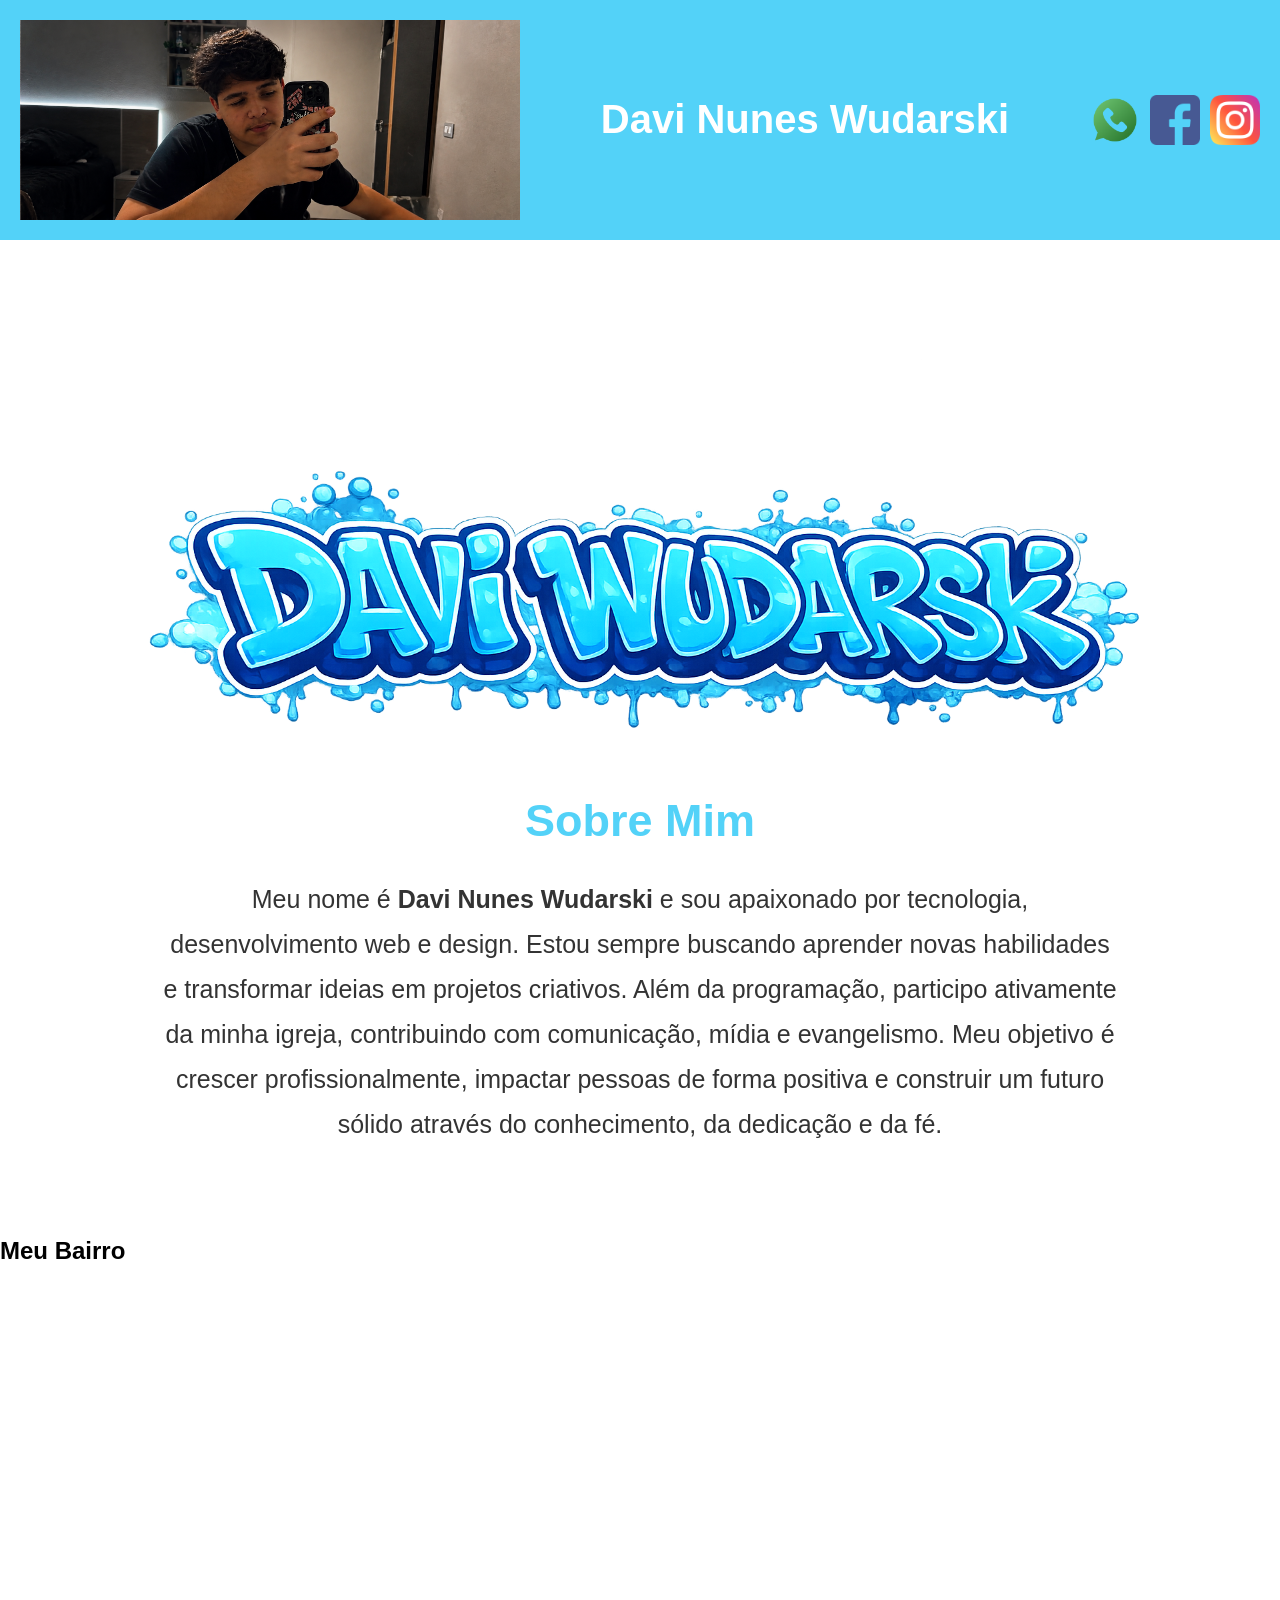
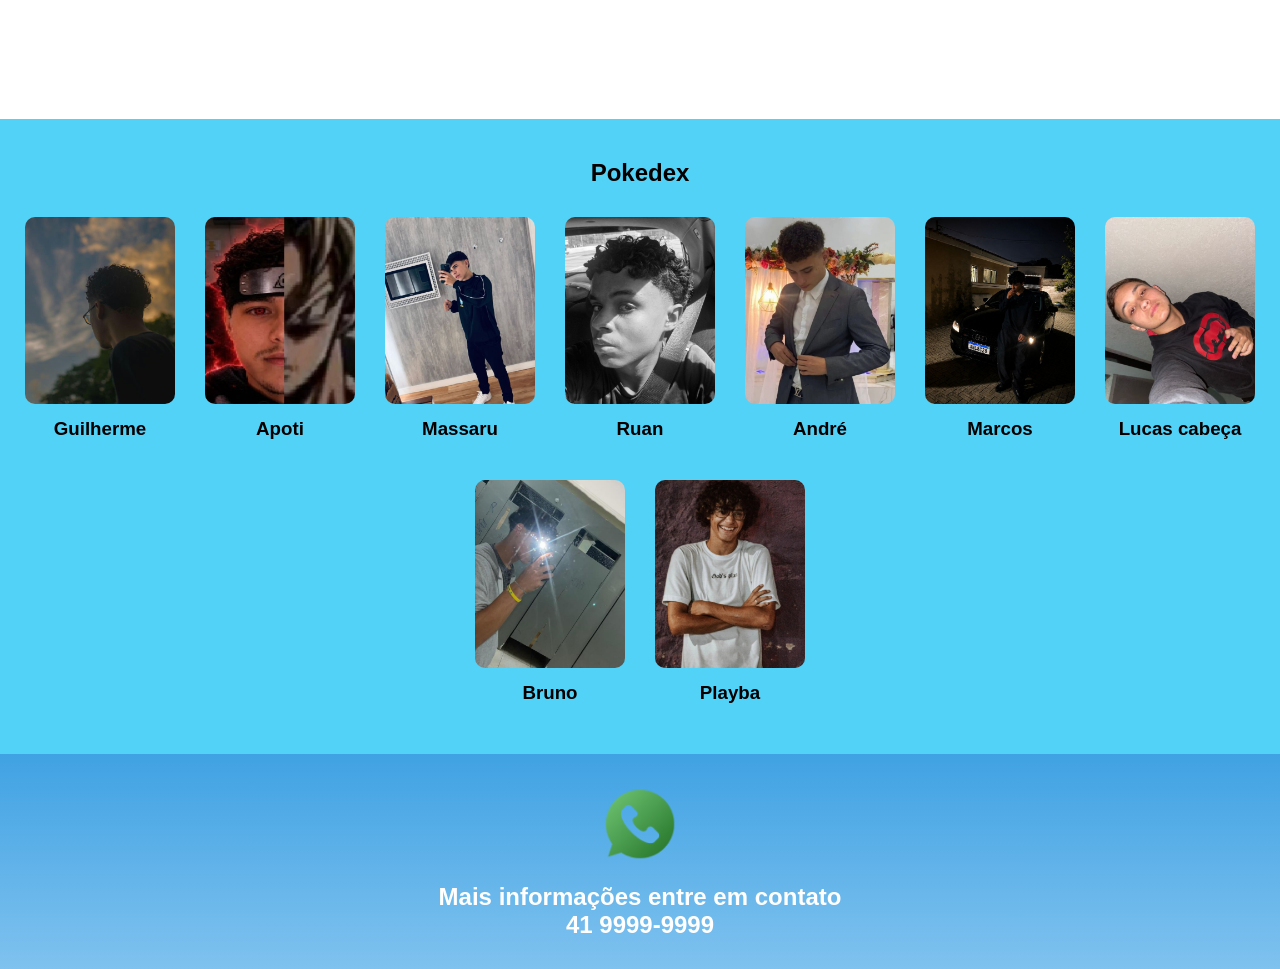
==== index.html @ cf880a6f "." ====
<!DOCTYPE html>
<html lang="pt-BR">
<head>
    <meta charset="UTF-8">
    <meta name="viewport" content="width=device-width, initial-scale=1.0">
    <title>Davi Nunes Wudarski</title>
    <link rel="stylesheet" href="style.css">
</head>

<body>

    <header class="cabecalho-itens">
        <img class="cabecalho_imagem" src="img/davibanner.png" alt="Logo da Página">

        <h1 class="titulo_site">Davi Nunes Wudarski</h1>

        <div class="sociais">
            <img src="img/whatsapp.png" alt="WhatsApp">
            <img src="img/facebook.png" alt="Facebook">
            <img src="img/instagram.png" alt="Instagram">
        </div>
    </header>

    <br>
    <br>
    <br>
    <br>

    <section class="banner1">
        <img class="escola-image" src="img/davi wudarsk.png" alt="Banner">
    <h2 class="titulo-sobre">Sobre Mim</h2>

    <p class="sobre-mim">
    Meu nome é <strong>Davi Nunes Wudarski</strong> e sou apaixonado por tecnologia,
    desenvolvimento web e design. Estou sempre buscando aprender novas habilidades
    e transformar ideias em projetos criativos.

    Além da programação, participo ativamente da minha igreja, contribuindo com
    comunicação, mídia e evangelismo. Meu objetivo é crescer profissionalmente,
    impactar pessoas de forma positiva e construir um futuro sólido através do
    conhecimento, da dedicação e da fé.
    <br>
    <br>
    <br>
    </p>
    </section>

    <section class="Meu-Bairro">
        <h1 class="txtbairro">Meu Bairro</h1>
        <iframe src="https://www.google.com/maps/embed?pb=!1m18!1m12!1m3!1d28797.962573579967!2d-49.4152080183666!3d-25.546858959170375!2m3!1f0!2f0!3f0!3m2!1i1024!2i768!4f13.1!3m3!1m2!1s0x94dd02e9d613c101%3A0xb1f34933aba3e602!2sCapela%20Velha%2C%20Arauc%C3%A1ria%20-%20PR!5e0!3m2!1spt-BR!2sbr!4v1783548167246!5m2!1spt-BR!2sbr" width="600" height="450" style="border:0;" allowfullscreen="" loading="lazy" referrerpolicy="strict-origin-when-cross-origin"></iframe>

    </section>

    <section class="estudante">
        <h2 class="estudante_titulo">Pokedex</h2>

        <div class="estudantes_todos">

            <div class="estudante-div">
                <img class="estudante-imagem" src="img/gui.png" alt="Guilherme">
                <h3 class="estudante-nome">Guilherme</h3>
            </div>

            <div class="estudante-div">
                <img class="estudante-imagem" src="img/apoti.png" alt="Apoti">
                <h3 class="estudante-nome">Apoti</h3>

            </div>

            <div class="estudante-div">
                <img class="estudante-imagem" src="img/joao.png" alt="João">
                <h3 class="estudante-nome">Massaru</h3>
            </div>

            <div class="estudante-div">
                <img class="estudante-imagem" src="img/ruan.png" alt="Ruan">
                <h3 class="estudante-nome">Ruan</h3>
            </div>

            <div class="estudante-div">
                <img class="estudante-imagem" src="img/paiva.png" alt="André">
                <h3 class="estudante-nome">André</h3>
            </div>

            <div class="estudante-div">
                <img class="estudante-imagem" src="img/marcos.png" alt="Marcos">
                <h3 class="estudante-nome">Marcos</h3>
            </div>

            <div class="estudante-div">
                <img class="estudante-imagem" src="img/lucas.png" alt="Lucas">
                <h3 class="estudante-nome">Lucas cabeça</h3>
            </div>

            <div class="estudante-div">
                <img class="estudante-imagem" src="img/bruno.png" alt="Bruno">
                <h3 class="estudante-nome">Bruno</h3>
            </div>
            <div class="estudante-div">
                <img class="estudante-imagem" src="img/playba.png" alt="playba">
                <h3 class="estudante-nome">Playba</h3>
            </div>
        </div>
    </section>

    <footer class="escola">
        <img class="logo_rodape" src="img/whatsapp.png" alt="Logo">

        <h2 class="escola-titulo">
            Mais informações entre em contato<br>
            <strong>41 9999-9999</strong>
        </h2>
    </footer>

</body>
</html>
---- style.css ----
*{
    margin: 0;
    padding: 0;
    box-sizing: border-box;
}

body{
    font-family: Poppins, sans-serif;
}

header{
    background-color: #53d2f8;
    color: rgb(255, 255, 255);
    padding: 20px;
}

.cabecalho-itens{
    display: flex;
    justify-content: space-between;
    align-items: center;
}

.cabecalho_imagem{
    width: 500px;
}

.titulo_site{
    text-align: center;
    font-size: 40px;
}

.sociais{
    display: flex;
    gap: 10px;
}

.sociais img{
    width: 50px;
}

.banner1 {
    color: #53d2f8;
    display: flex;
    flex-direction: column;
    align-items: center;
}

.escola-image {
    width: 80%;
    max-width: 1200px;
}

.txtbanner {
    margin-top: 20px;
    font-size: 40px;
    text-align: center;
    margin-top: -100px;
}

.titulo-sobre{
    font-size: 45px;
    margin-top: -200px;
    margin-bottom: 20px;
    text-align: center;
}

.sobre-mim{
    max-width: 1000px;
    margin: auto;
    text-align: center;
    font-size: 25px;
    line-height: 1.8;
    color: #333;
    padding: 0 20px;
    margin-top: 10px;
}

.Meu-Bairro {
    background-color: white;
}

.txtbairro {
    align-items: center;
}

.estudante{
    background-color: #53d2f8;
    padding: 40px 20px;
}

.estudante_titulo{
    text-align: center;
    margin-bottom: 30px;
}

.estudantes_todos{
    display: flex;
    flex-wrap: wrap;
    justify-content: center;
    gap: 30px;
}

.estudante-div{
    text-align: center;
}

.estudante-imagem{
    width: 150px;
    border-radius: 10px;
}

.estudante-nome{
    margin: 10px 0;
}

.estudante-icone{
    width: 35px;
    margin: 5px;
}

.escola{
    background: linear-gradient(#40A2E3,#7FC2EF);
    color: #ffffff;
    text-align: center;
    padding: 30px;
}

.logo_rodape{
    height: 80px;
    margin-bottom: 15px;
}

.link{
    color: white;
    text-decoration: none;
}
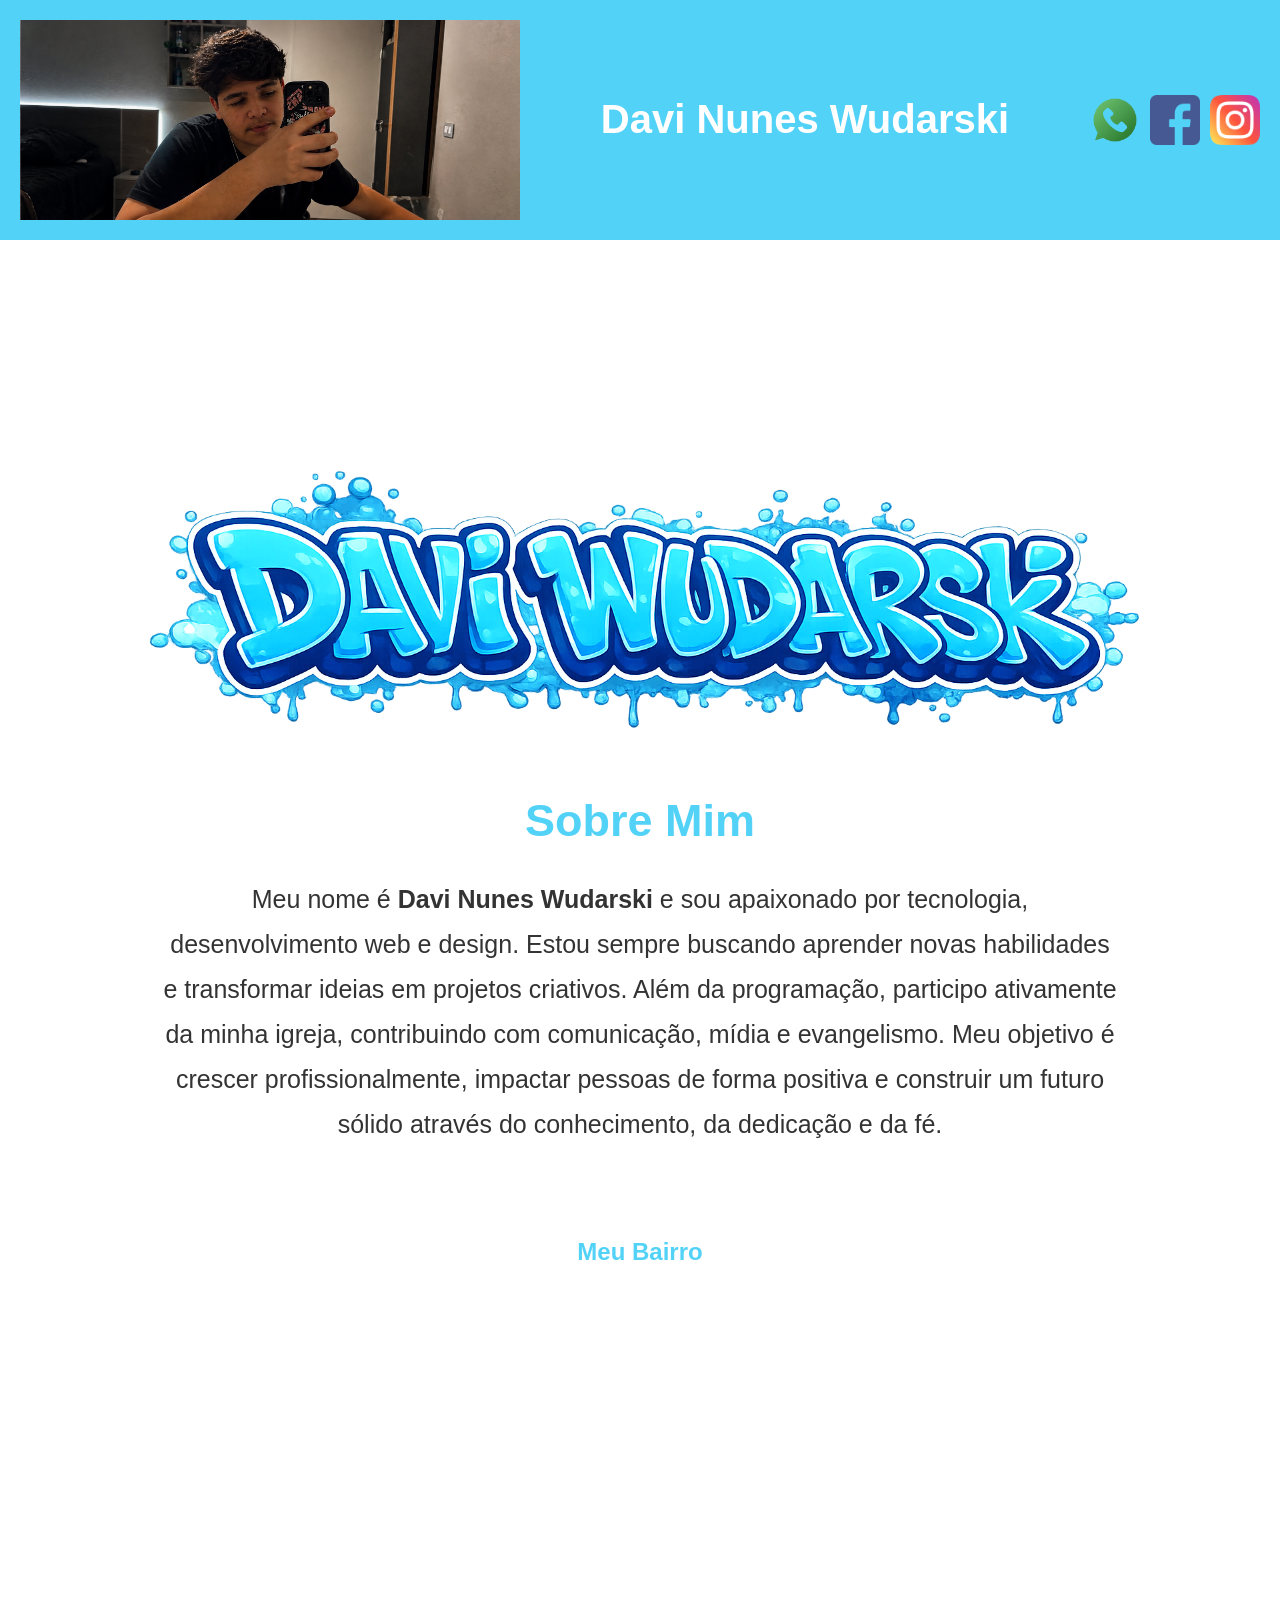
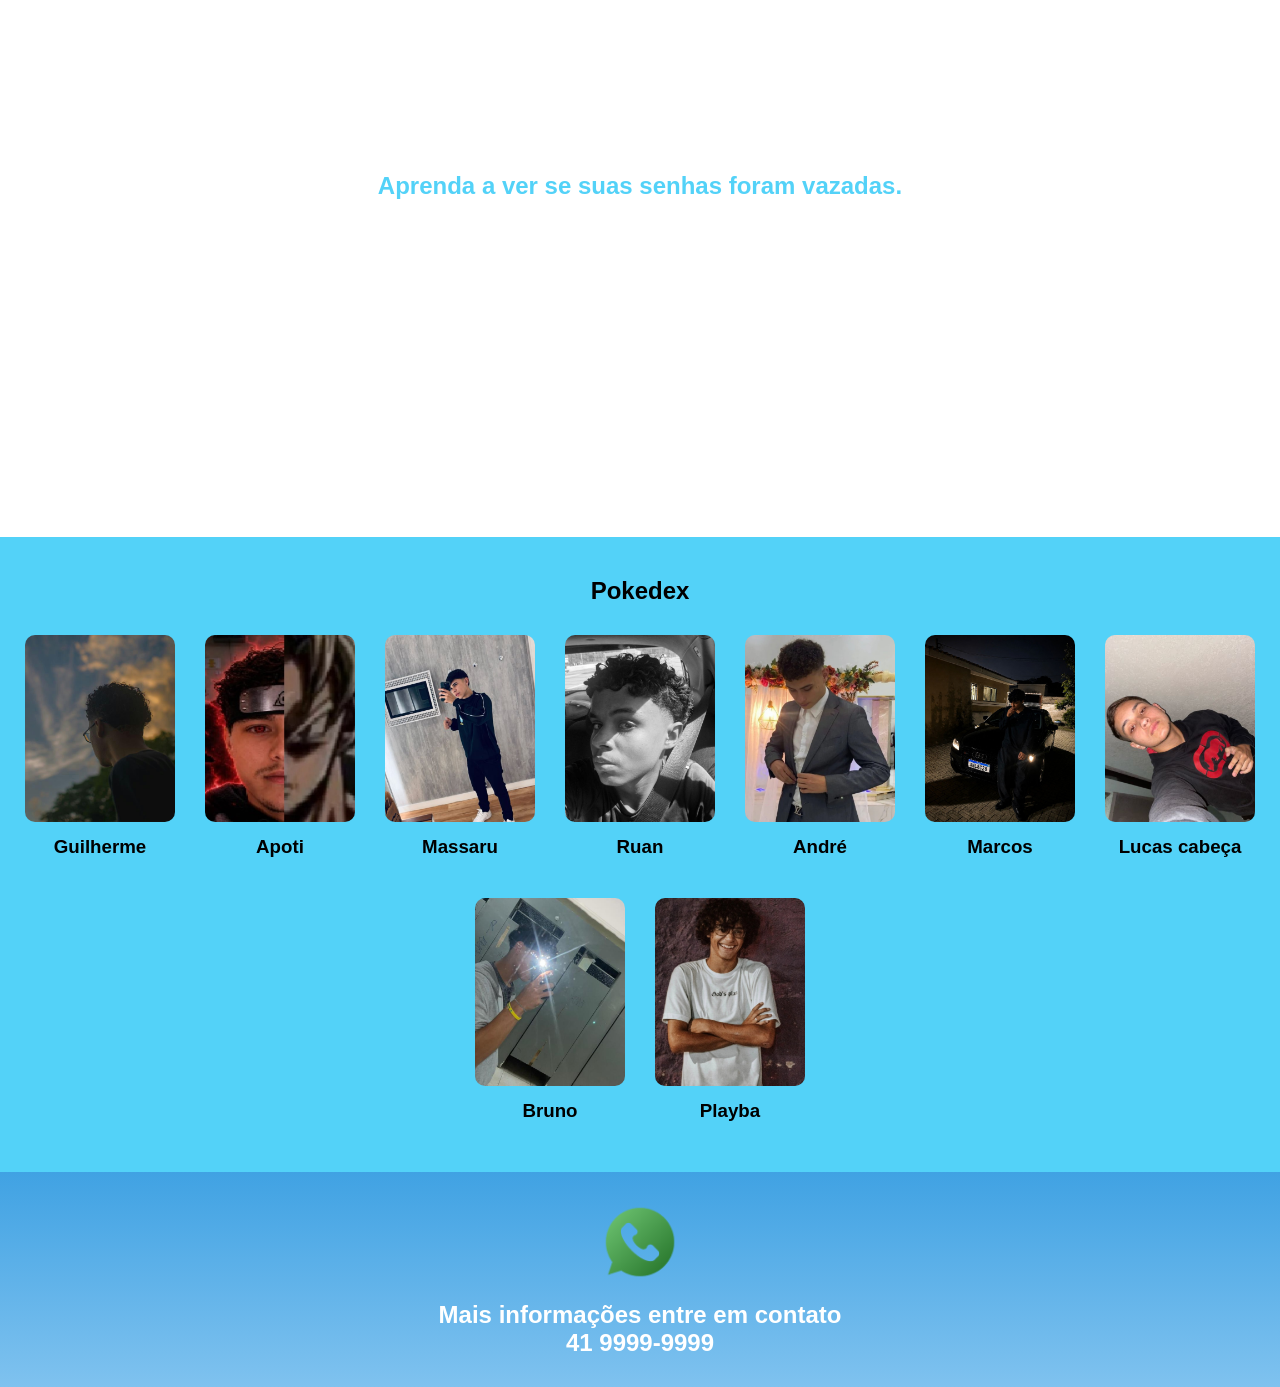
==== commit 16b48479: "." ====
--- a/index.html
+++ b/index.html
@@ -47,8 +47,11 @@
 
     <section class="Meu-Bairro">
         <h1 class="txtbairro">Meu Bairro</h1>
-        <iframe src="https://www.google.com/maps/embed?pb=!1m18!1m12!1m3!1d28797.962573579967!2d-49.4152080183666!3d-25.546858959170375!2m3!1f0!2f0!3f0!3m2!1i1024!2i768!4f13.1!3m3!1m2!1s0x94dd02e9d613c101%3A0xb1f34933aba3e602!2sCapela%20Velha%2C%20Arauc%C3%A1ria%20-%20PR!5e0!3m2!1spt-BR!2sbr!4v1783548167246!5m2!1spt-BR!2sbr" width="600" height="450" style="border:0;" allowfullscreen="" loading="lazy" referrerpolicy="strict-origin-when-cross-origin"></iframe>
-
+        <iframe src="https://www.google.com/maps/embed?pb=!1m18!1m12!1m3!1d17123.590145720915!2d-49.35954922108854!3d-25.54532477046873!2m3!1f0!2f0!3f0!3m2!1i1024!2i768!4f13.1!3m3!1m2!1s0x94dcfd7de0f82593%3A0xbdcfc37665609!2sThomaz%20Coelho%2C%20Arauc%C3%A1ria%20-%20PR!5e0!3m2!1spt-BR!2sbr!4v1785516485118!5m2!1spt-BR!2sbr" width="600" height="450" style="border:0;" allowfullscreen="" loading="lazy" referrerpolicy="strict-origin-when-cross-origin"></iframe>
+        <br>
+        <br>
+        <h1 class="txtbairro">Aprenda a ver se suas senhas foram vazadas.</h1>
+        <iframe width="560" height="315" src="https://www.youtube.com/embed/vZ5DQnRJiFk?si=MTsS9p5_-k4-CNyb" title="YouTube video player" frameborder="0" allow="accelerometer; autoplay; clipboard-write; encrypted-media; gyroscope; picture-in-picture; web-share" referrerpolicy="strict-origin-when-cross-origin" allowfullscreen></iframe>
     </section>
 
     <section class="estudante">
--- a/style.css
+++ b/style.css
@@ -77,10 +77,28 @@
 
 .Meu-Bairro {
     background-color: white;
+    display: flex;
+    flex-direction: column;
+    align-items: center;
+    justify-content: center;
+    min-height: 100vh;
+}
+
+.video {
+    width: 100%;
+    min-height: 100vh;
+
+    display: flex;
+    justify-content: center;
+    align-items: center;
+
+    background-color: white;
 }
 
 .txtbairro {
-    align-items: center;
+    color: #53d2f8;
+    text-align: center;
+    margin-bottom: 20px;
 }
 
 .estudante{
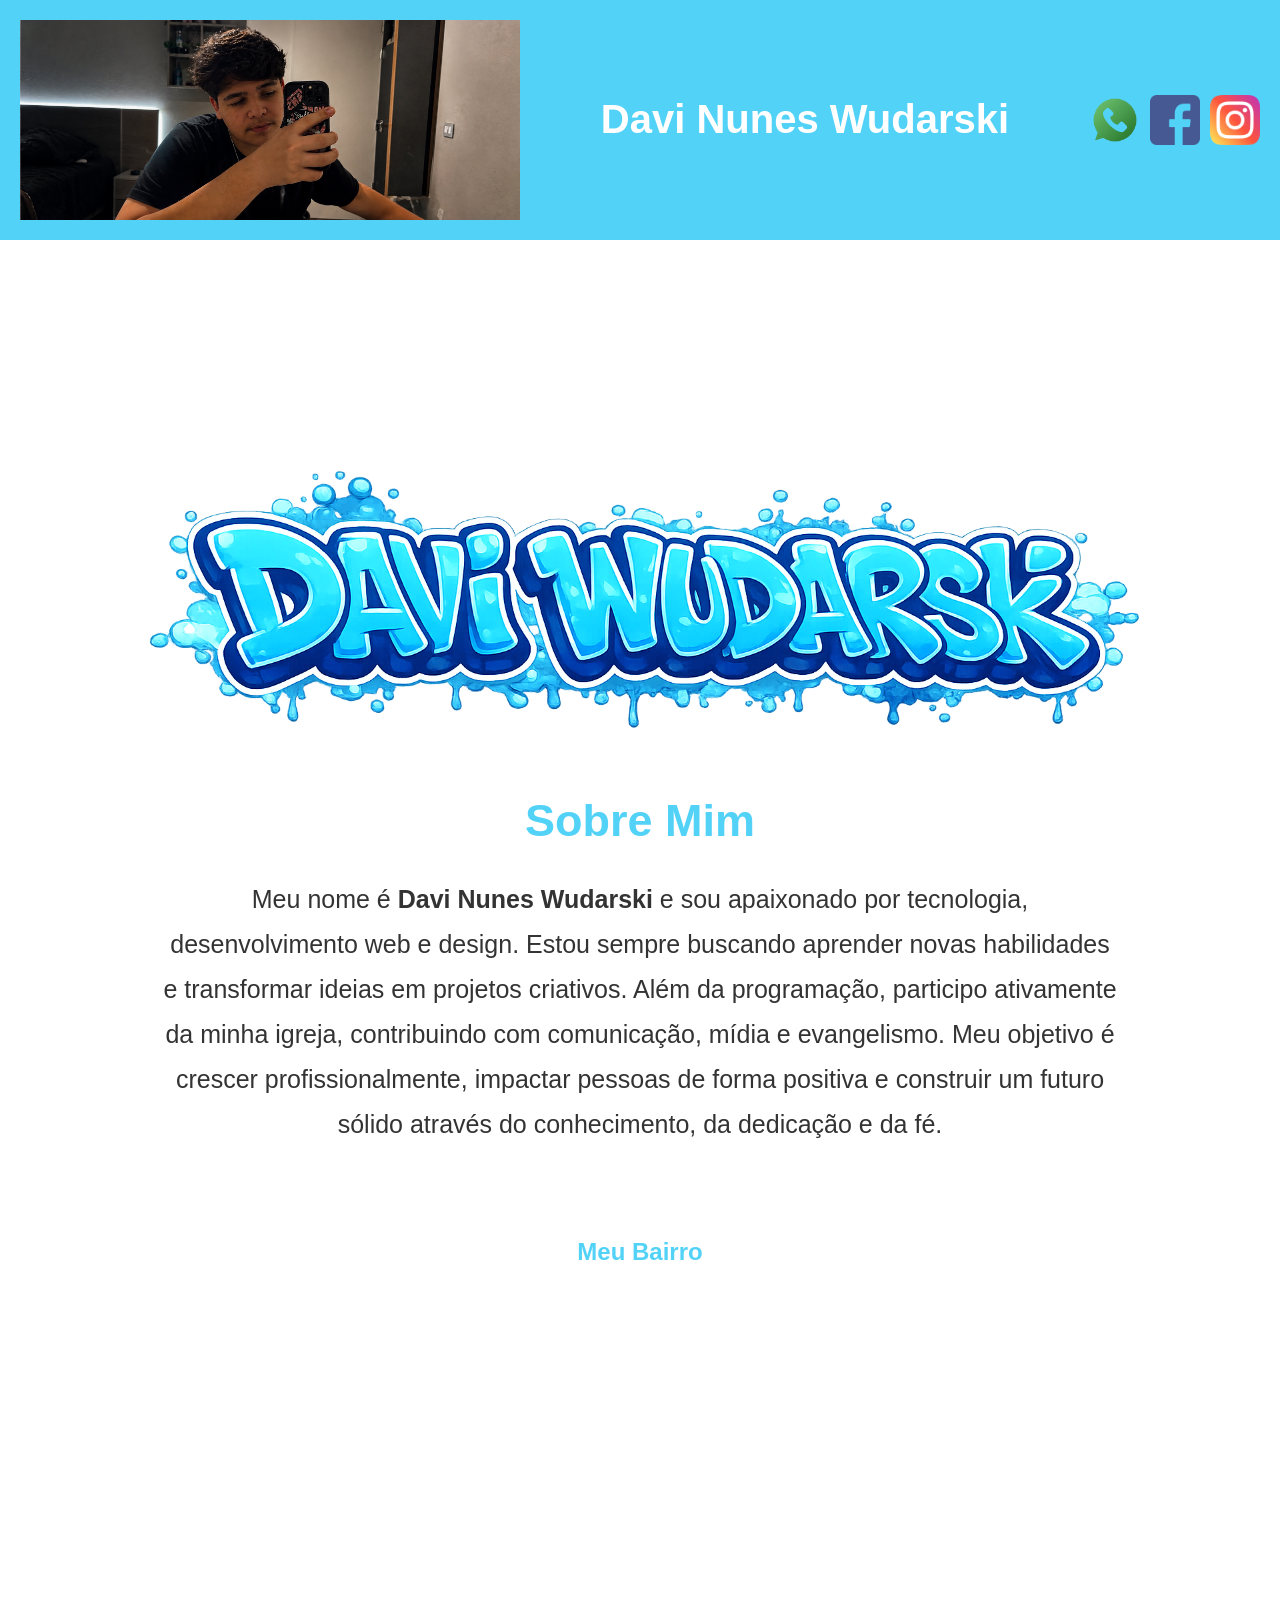
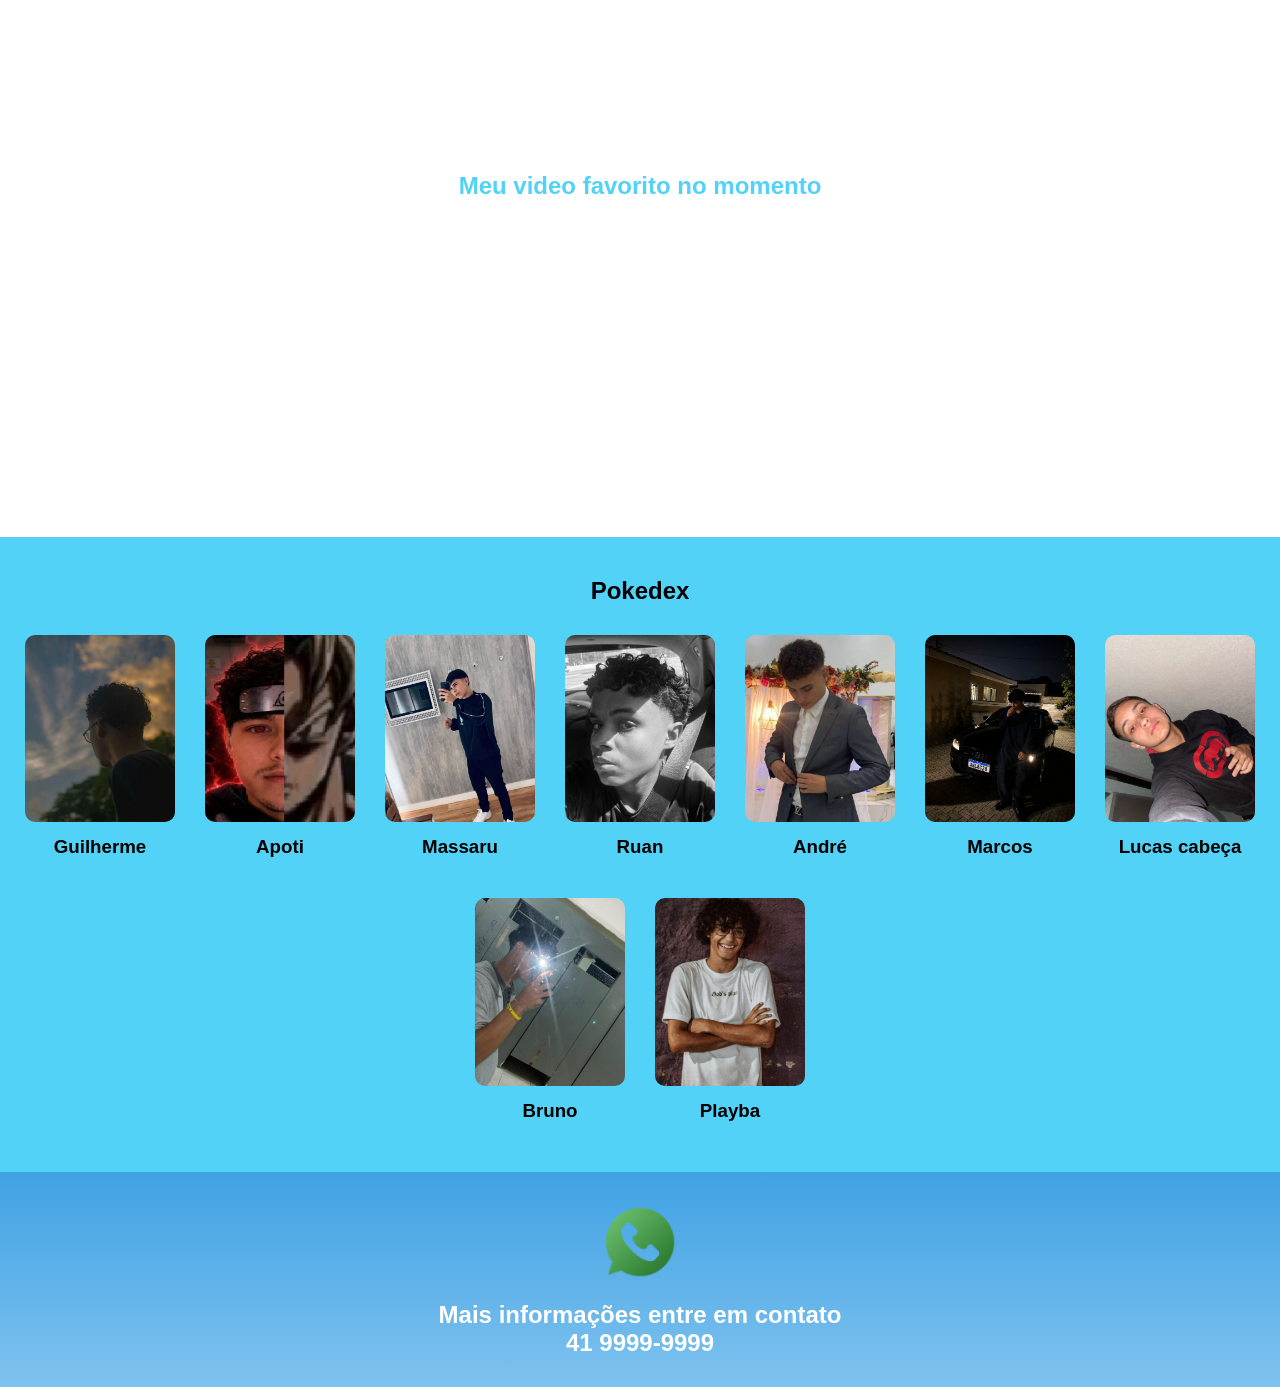
==== commit dd63f7aa: "." ====
--- a/index.html
+++ b/index.html
@@ -47,11 +47,11 @@
 
     <section class="Meu-Bairro">
         <h1 class="txtbairro">Meu Bairro</h1>
-        <iframe src="https://www.google.com/maps/embed?pb=!1m18!1m12!1m3!1d17123.590145720915!2d-49.35954922108854!3d-25.54532477046873!2m3!1f0!2f0!3f0!3m2!1i1024!2i768!4f13.1!3m3!1m2!1s0x94dcfd7de0f82593%3A0xbdcfc37665609!2sThomaz%20Coelho%2C%20Arauc%C3%A1ria%20-%20PR!5e0!3m2!1spt-BR!2sbr!4v1785516485118!5m2!1spt-BR!2sbr" width="600" height="450" style="border:0;" allowfullscreen="" loading="lazy" referrerpolicy="strict-origin-when-cross-origin"></iframe>
+        <iframe src="https://www.google.com/maps/embed?pb=!1m18!1m12!1m3!1d28797.971875740346!2d-49.41520796090319!3d-25.54682023916336!2m3!1f0!2f0!3f0!3m2!1i1024!2i768!4f13.1!3m3!1m2!1s0x94dd02e9d613c101%3A0xb1f34933aba3e602!2sCapela%20Velha%2C%20Arauc%C3%A1ria%20-%20PR!5e0!3m2!1spt-BR!2sbr!4v1785960378811!5m2!1spt-BR!2sbr" width="600" height="450" style="border:0;" allowfullscreen="" loading="lazy" referrerpolicy="strict-origin-when-cross-origin"></iframe>
         <br>
         <br>
-        <h1 class="txtbairro">Aprenda a ver se suas senhas foram vazadas.</h1>
-        <iframe width="560" height="315" src="https://www.youtube.com/embed/vZ5DQnRJiFk?si=MTsS9p5_-k4-CNyb" title="YouTube video player" frameborder="0" allow="accelerometer; autoplay; clipboard-write; encrypted-media; gyroscope; picture-in-picture; web-share" referrerpolicy="strict-origin-when-cross-origin" allowfullscreen></iframe>
+        <h1 class="txtbairro">Meu video favorito no momento</h1>
+        <iframe width="560" height="315" src="https://www.youtube.com/embed/sd4eLCq5TGw?si=CYzwN-Z06dD35mIJ" title="YouTube video player" frameborder="0" allow="accelerometer; autoplay; clipboard-write; encrypted-media; gyroscope; picture-in-picture; web-share" referrerpolicy="strict-origin-when-cross-origin" allowfullscreen></iframe>
     </section>
 
     <section class="estudante">
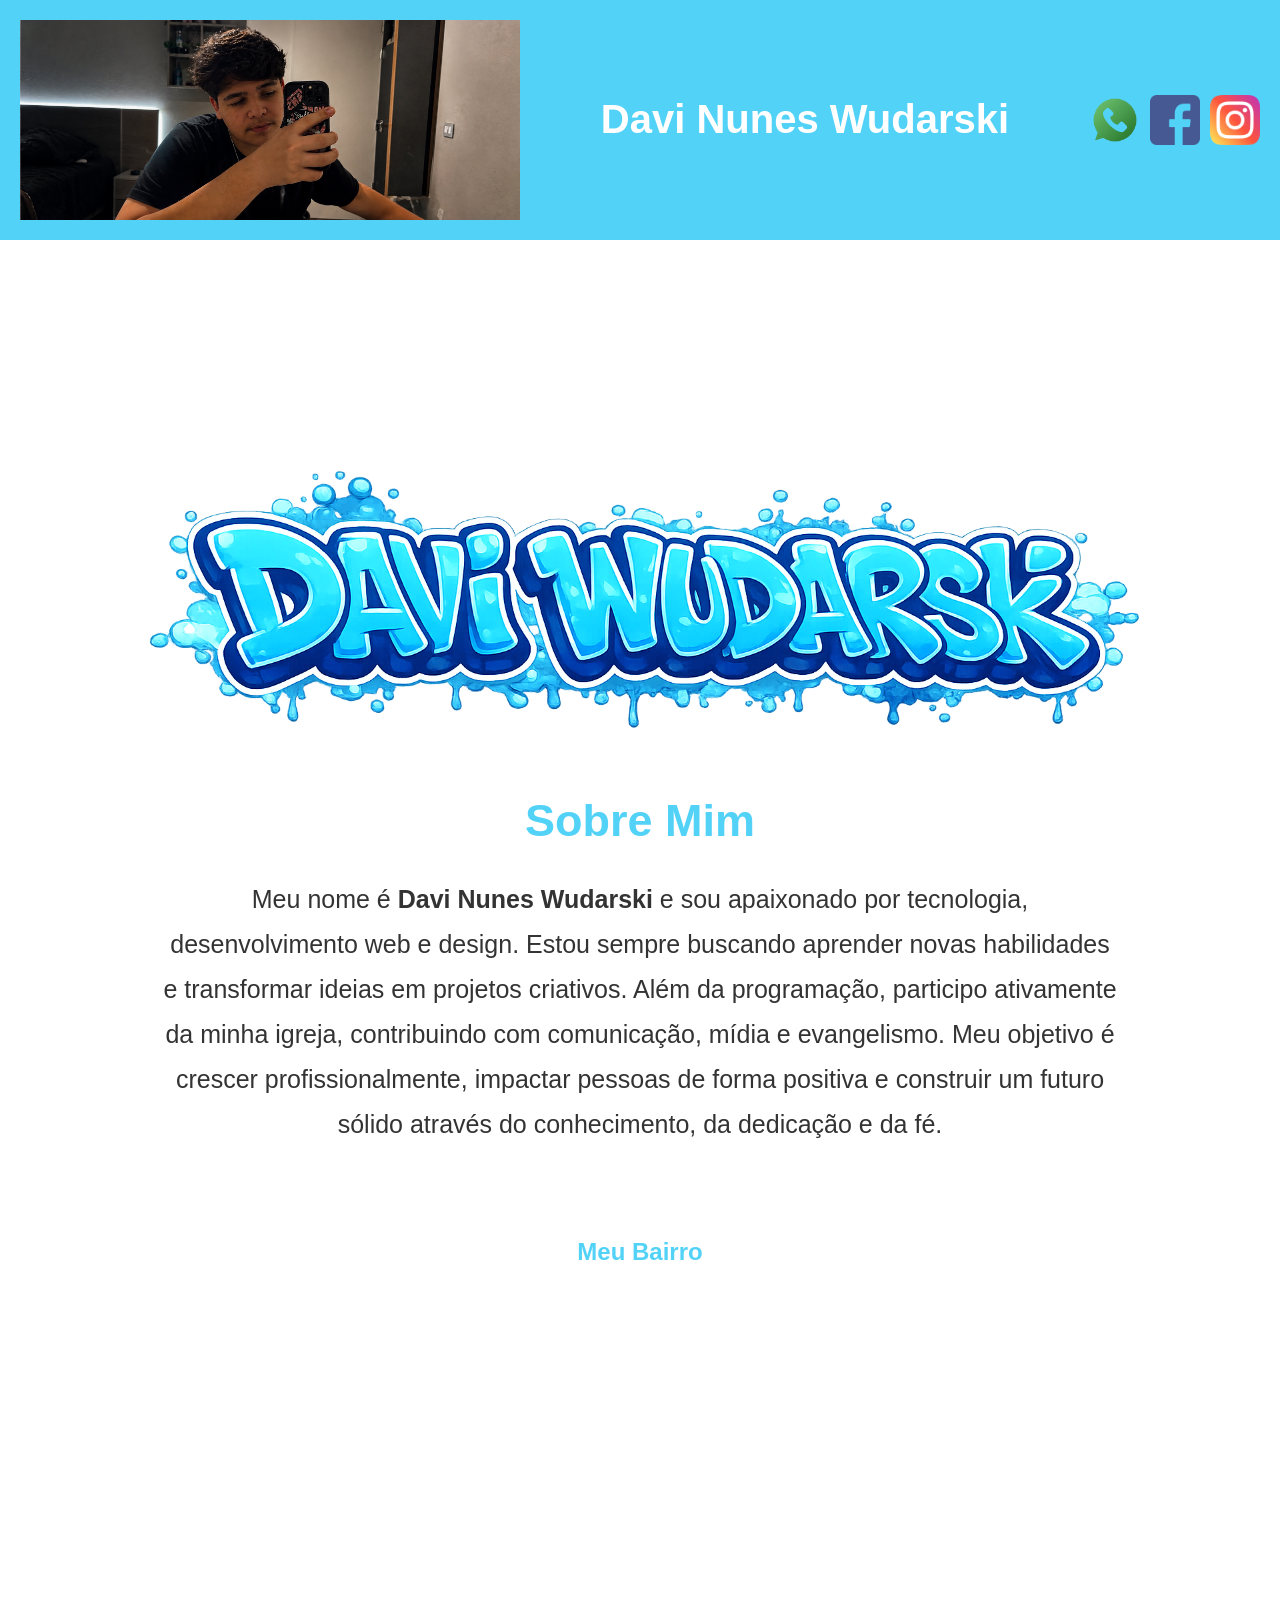
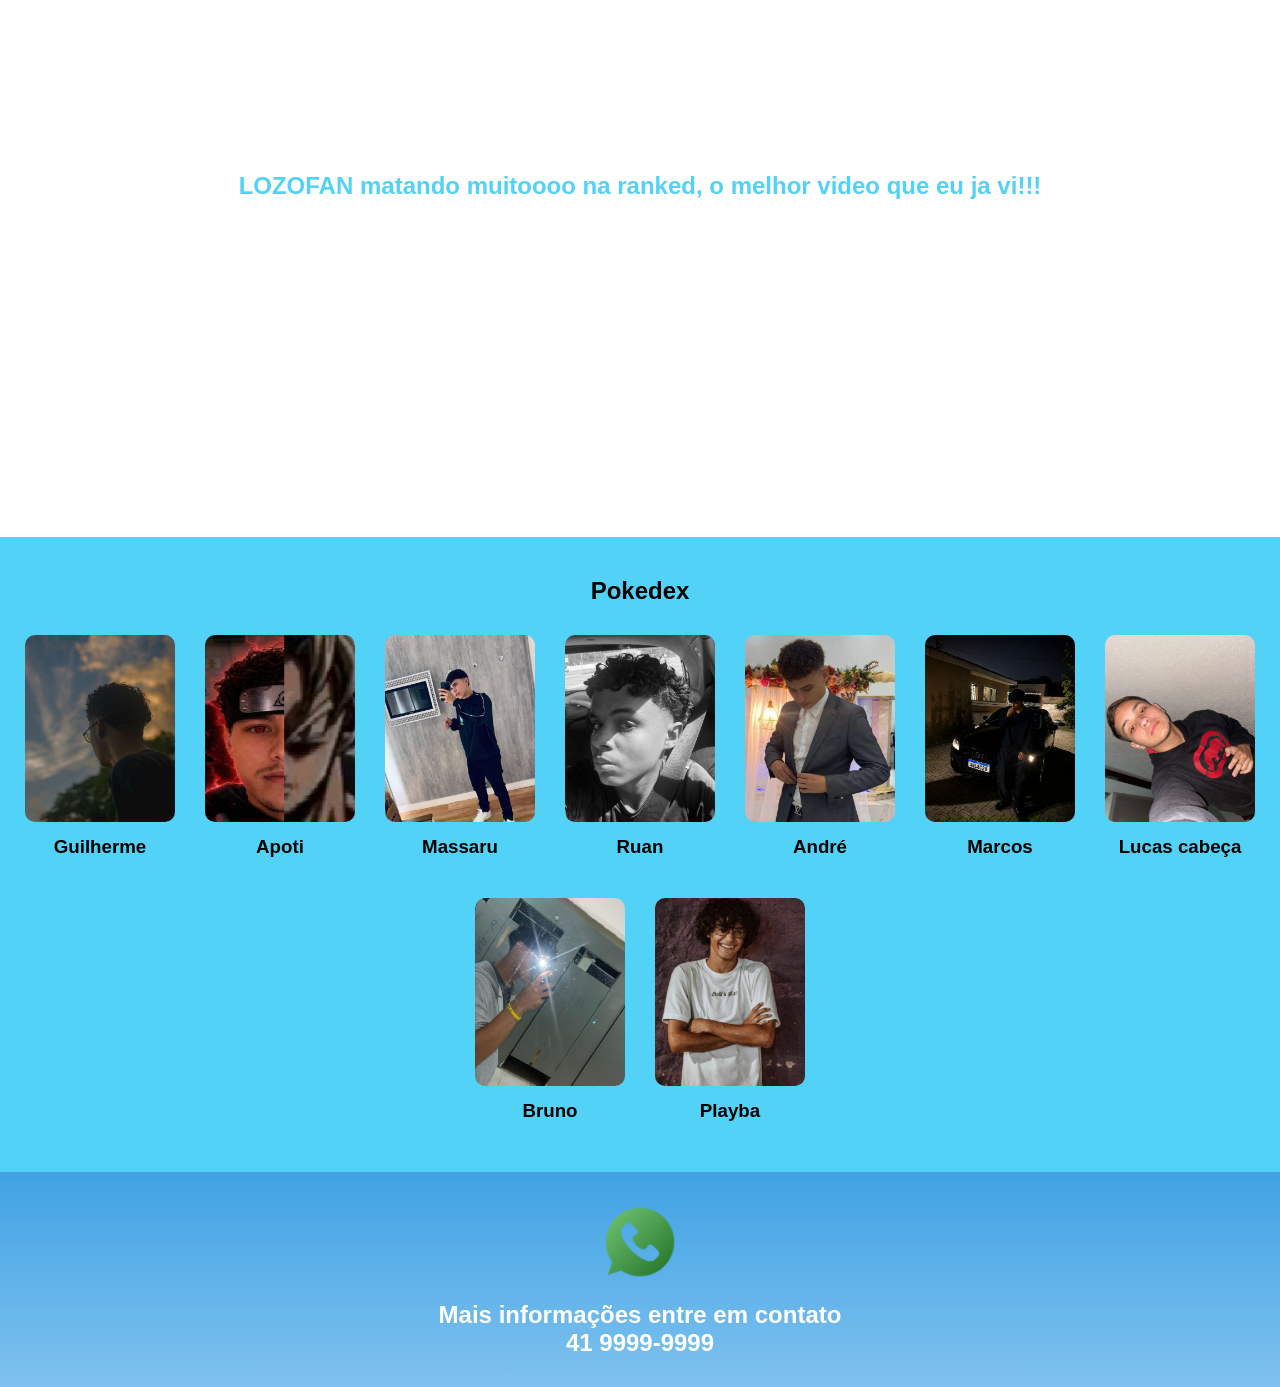
==== commit ca417e8b: ".ç" ====
--- a/index.html
+++ b/index.html
@@ -50,7 +50,7 @@
         <iframe src="https://www.google.com/maps/embed?pb=!1m18!1m12!1m3!1d28797.971875740346!2d-49.41520796090319!3d-25.54682023916336!2m3!1f0!2f0!3f0!3m2!1i1024!2i768!4f13.1!3m3!1m2!1s0x94dd02e9d613c101%3A0xb1f34933aba3e602!2sCapela%20Velha%2C%20Arauc%C3%A1ria%20-%20PR!5e0!3m2!1spt-BR!2sbr!4v1785960378811!5m2!1spt-BR!2sbr" width="600" height="450" style="border:0;" allowfullscreen="" loading="lazy" referrerpolicy="strict-origin-when-cross-origin"></iframe>
         <br>
         <br>
-        <h1 class="txtbairro">Meu video favorito no momento</h1>
+        <h1 class="txtbairro">LOZOFAN matando muitoooo na ranked, o melhor video que eu ja vi!!!</h1>
         <iframe width="560" height="315" src="https://www.youtube.com/embed/sd4eLCq5TGw?si=CYzwN-Z06dD35mIJ" title="YouTube video player" frameborder="0" allow="accelerometer; autoplay; clipboard-write; encrypted-media; gyroscope; picture-in-picture; web-share" referrerpolicy="strict-origin-when-cross-origin" allowfullscreen></iframe>
     </section>
 
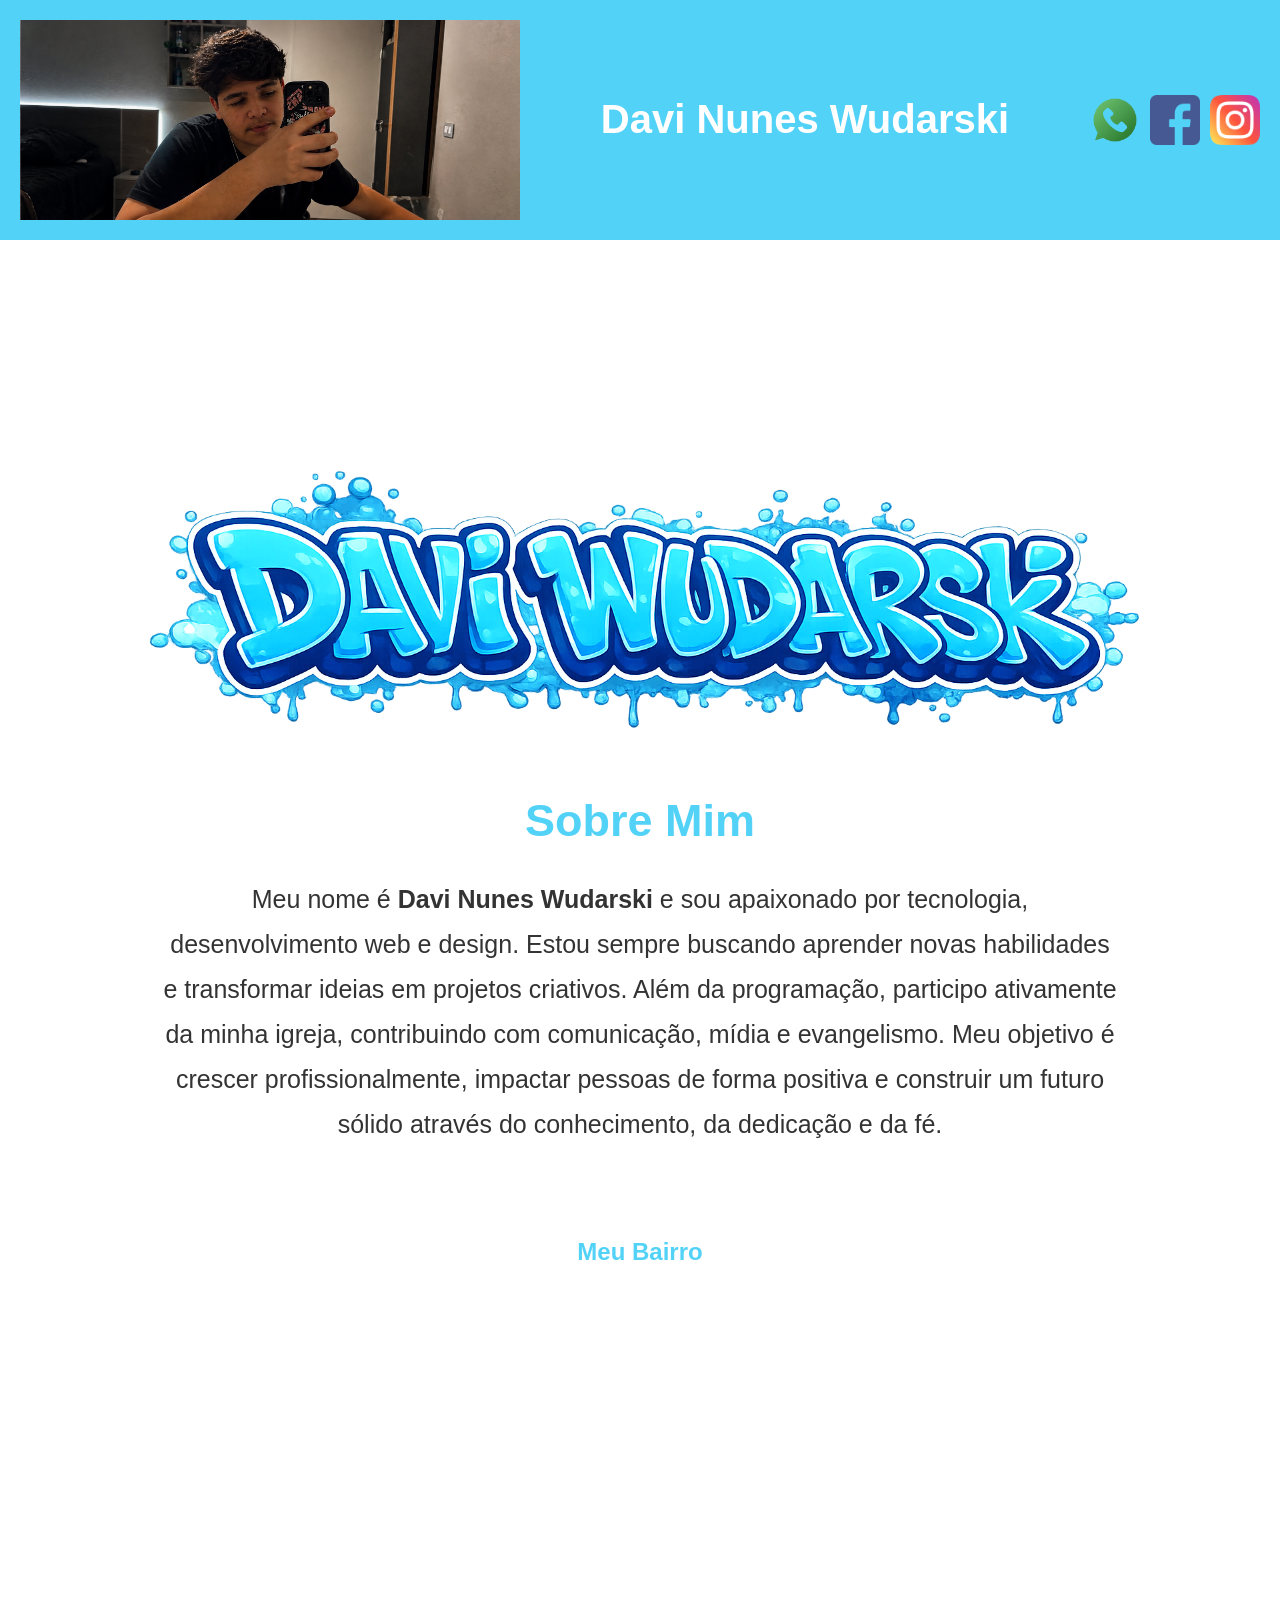
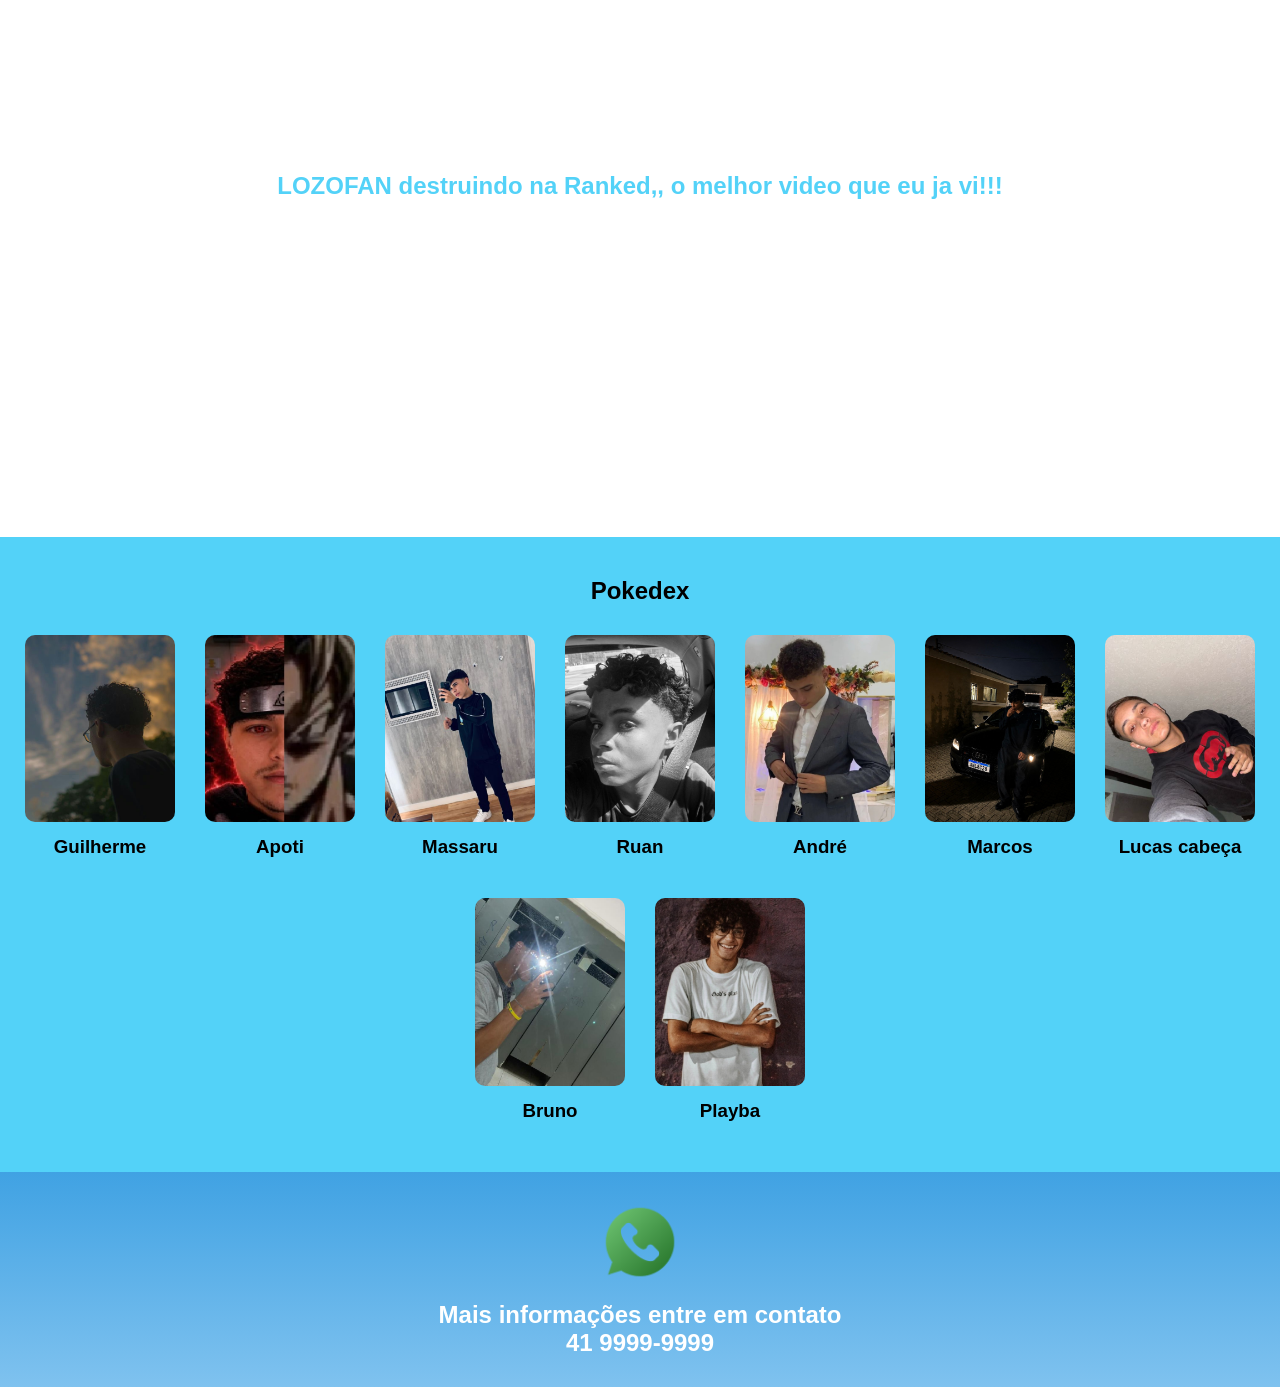
==== commit 23badc2e: "." ====
--- a/index.html
+++ b/index.html
@@ -50,7 +50,7 @@
         <iframe src="https://www.google.com/maps/embed?pb=!1m18!1m12!1m3!1d28797.971875740346!2d-49.41520796090319!3d-25.54682023916336!2m3!1f0!2f0!3f0!3m2!1i1024!2i768!4f13.1!3m3!1m2!1s0x94dd02e9d613c101%3A0xb1f34933aba3e602!2sCapela%20Velha%2C%20Arauc%C3%A1ria%20-%20PR!5e0!3m2!1spt-BR!2sbr!4v1785960378811!5m2!1spt-BR!2sbr" width="600" height="450" style="border:0;" allowfullscreen="" loading="lazy" referrerpolicy="strict-origin-when-cross-origin"></iframe>
         <br>
         <br>
-        <h1 class="txtbairro">LOZOFAN matando muitoooo na ranked, o melhor video que eu ja vi!!!</h1>
+        <h1 class="txtbairro">LOZOFAN destruindo na Ranked,, o melhor video que eu ja vi!!!</h1>
         <iframe width="560" height="315" src="https://www.youtube.com/embed/sd4eLCq5TGw?si=CYzwN-Z06dD35mIJ" title="YouTube video player" frameborder="0" allow="accelerometer; autoplay; clipboard-write; encrypted-media; gyroscope; picture-in-picture; web-share" referrerpolicy="strict-origin-when-cross-origin" allowfullscreen></iframe>
     </section>
 
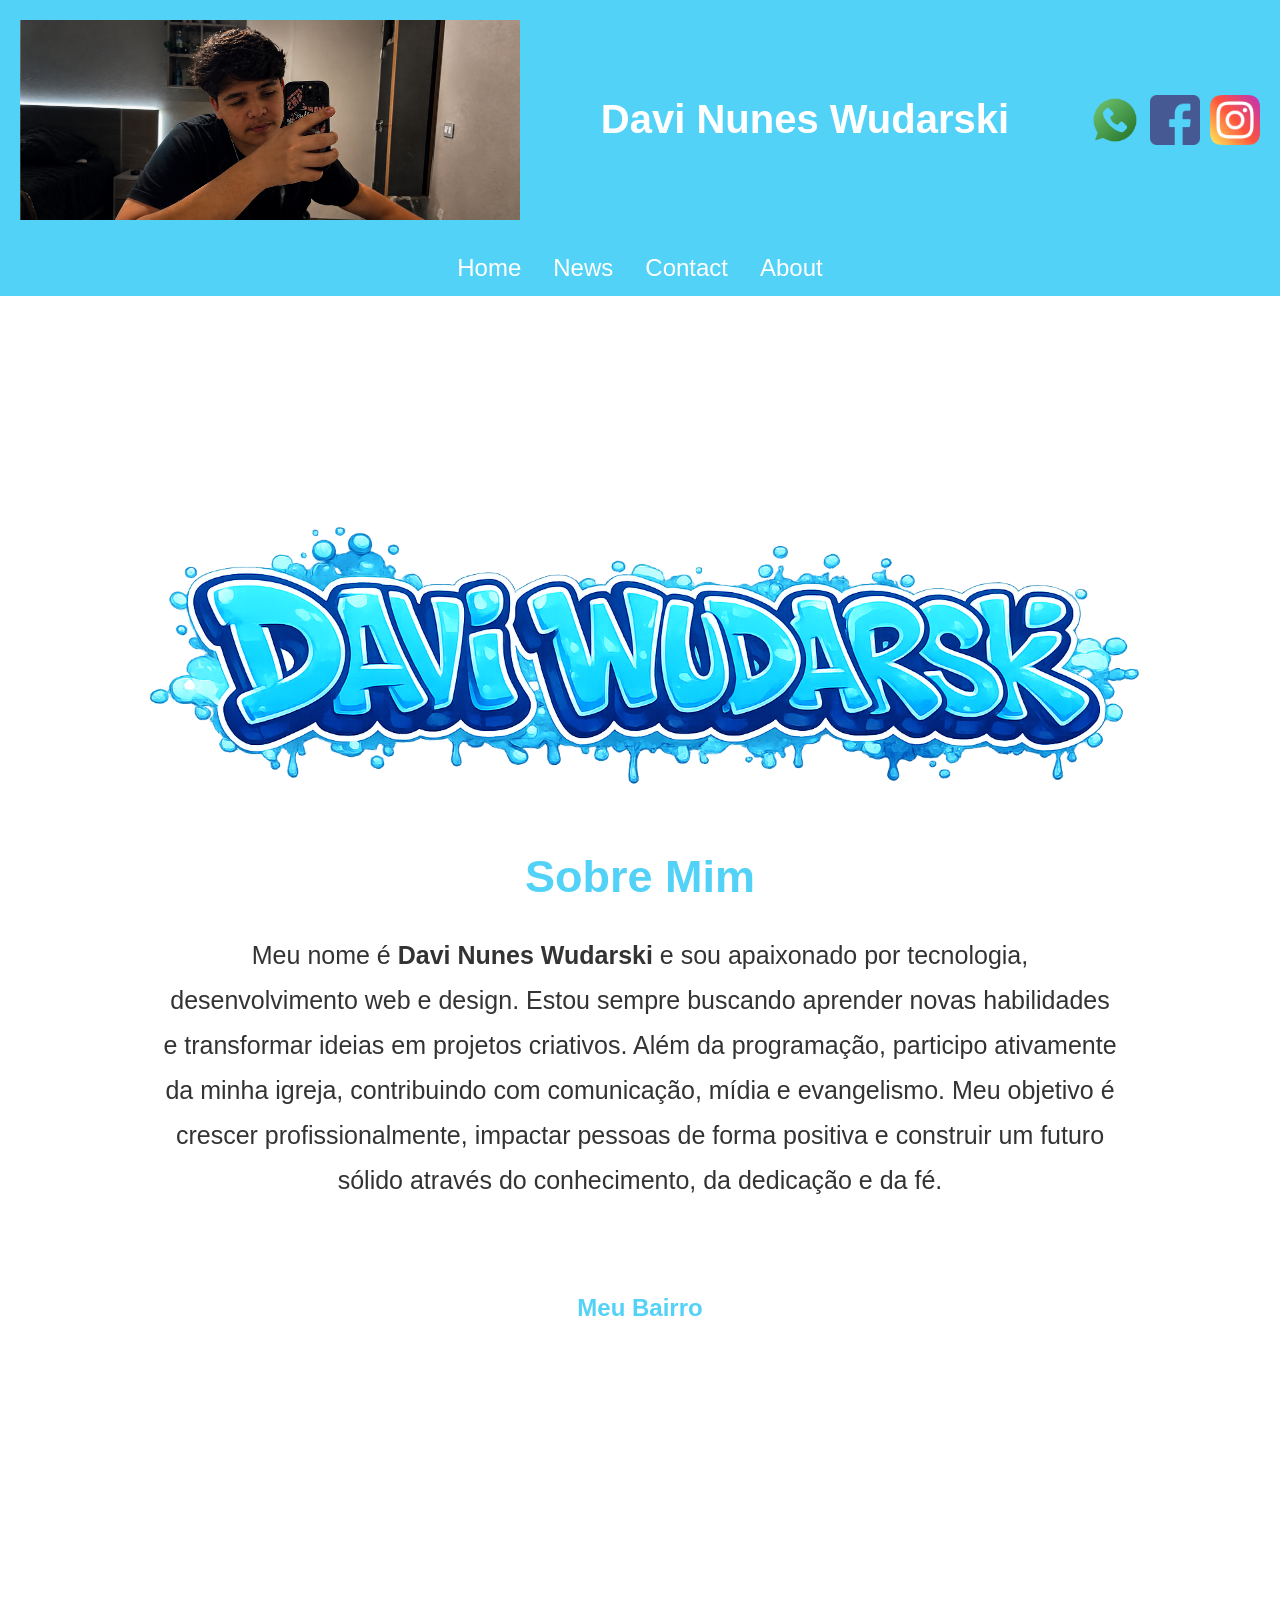
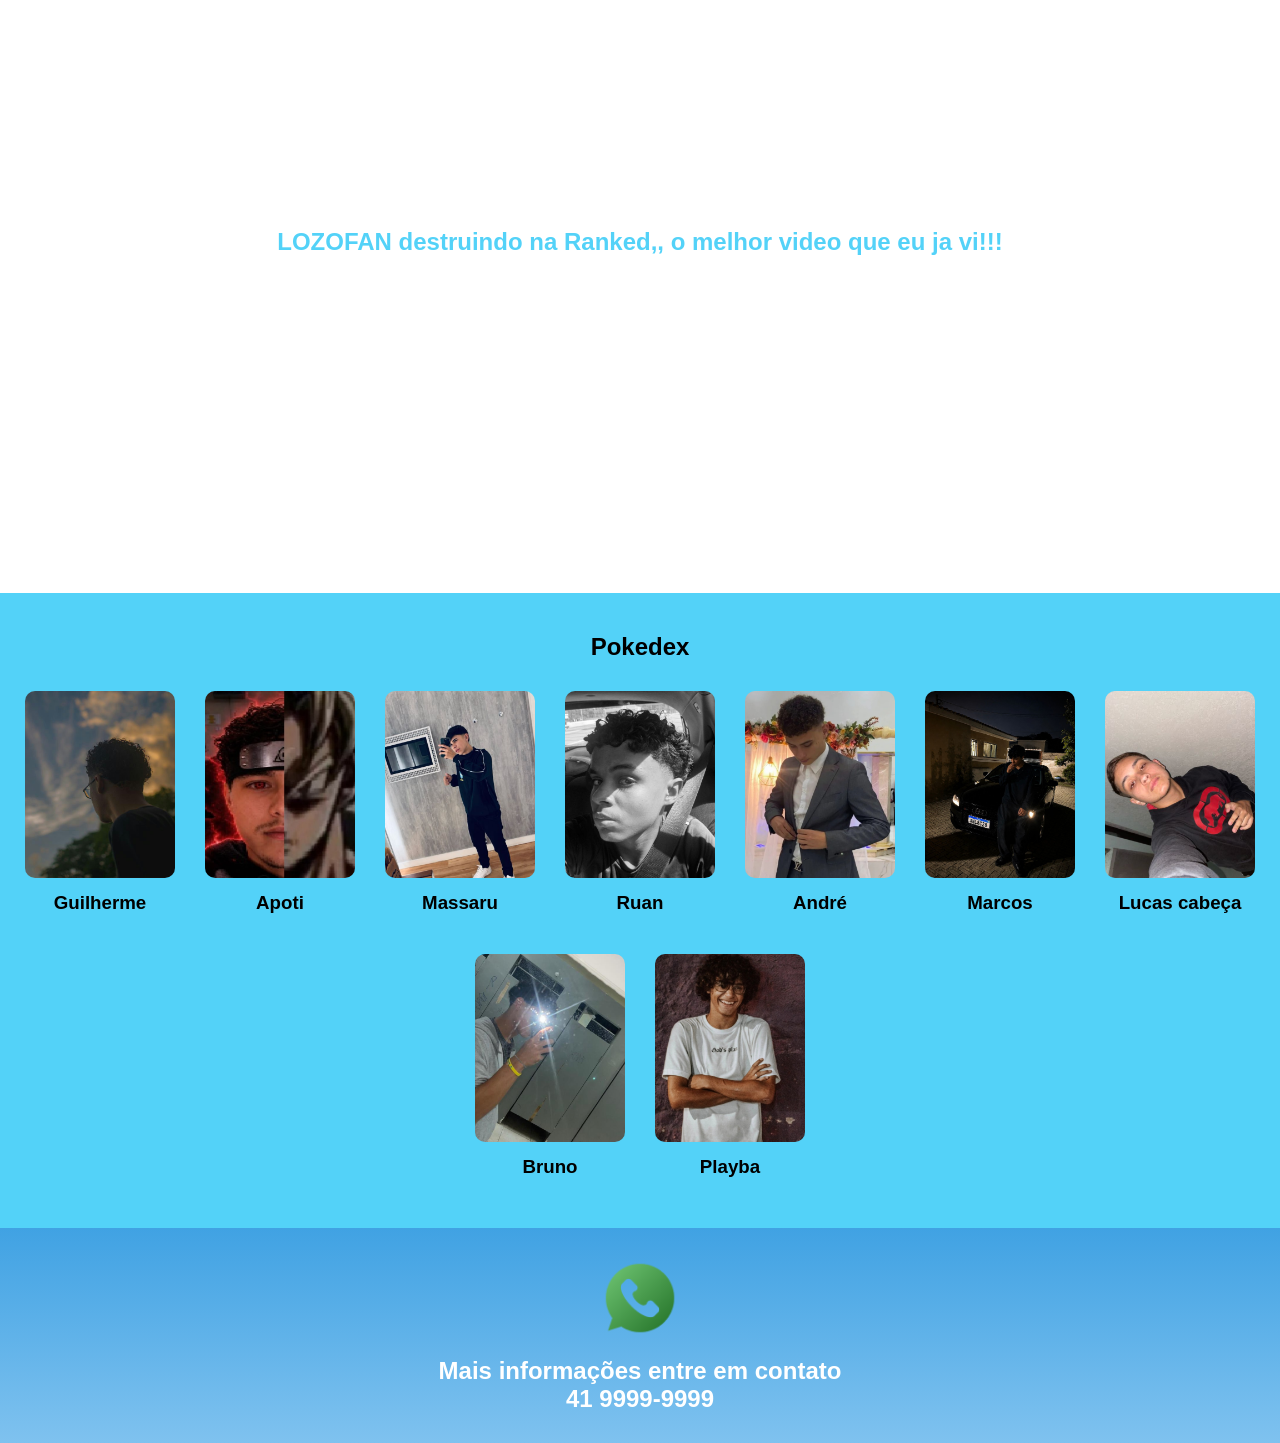
==== commit 94efff8b: "." ====
--- a/index.html
+++ b/index.html
@@ -20,6 +20,13 @@
             <img src="img/instagram.png" alt="Instagram">
         </div>
     </header>
+
+    <ul>
+  <li><a href="home.html">Home</a></li>
+  <li><a href="news.asp">News</a></li>
+  <li><a href="contact.asp">Contact</a></li>
+  <li><a href="about.asp">About</a></li>
+</ul>
 
     <br>
     <br>
--- a/style.css
+++ b/style.css
@@ -151,4 +151,31 @@
 .link{
     color: white;
     text-decoration: none;
+}
+
+ul {
+  list-style-type: none;
+  margin: 0;
+  padding: 0;
+  overflow: hidden;
+  background-color: #53d2f8;
+  display: flex;
+  justify-content: center;
+}
+
+ul li {
+  float: left;
+}
+
+ul li a {
+  display: block;
+  color: white;
+  text-align: center;
+  padding: 14px 16px;
+  text-decoration: none;
+  font-size: 24px;
+}
+
+ul li a:hover {
+  background-color: black;
 }
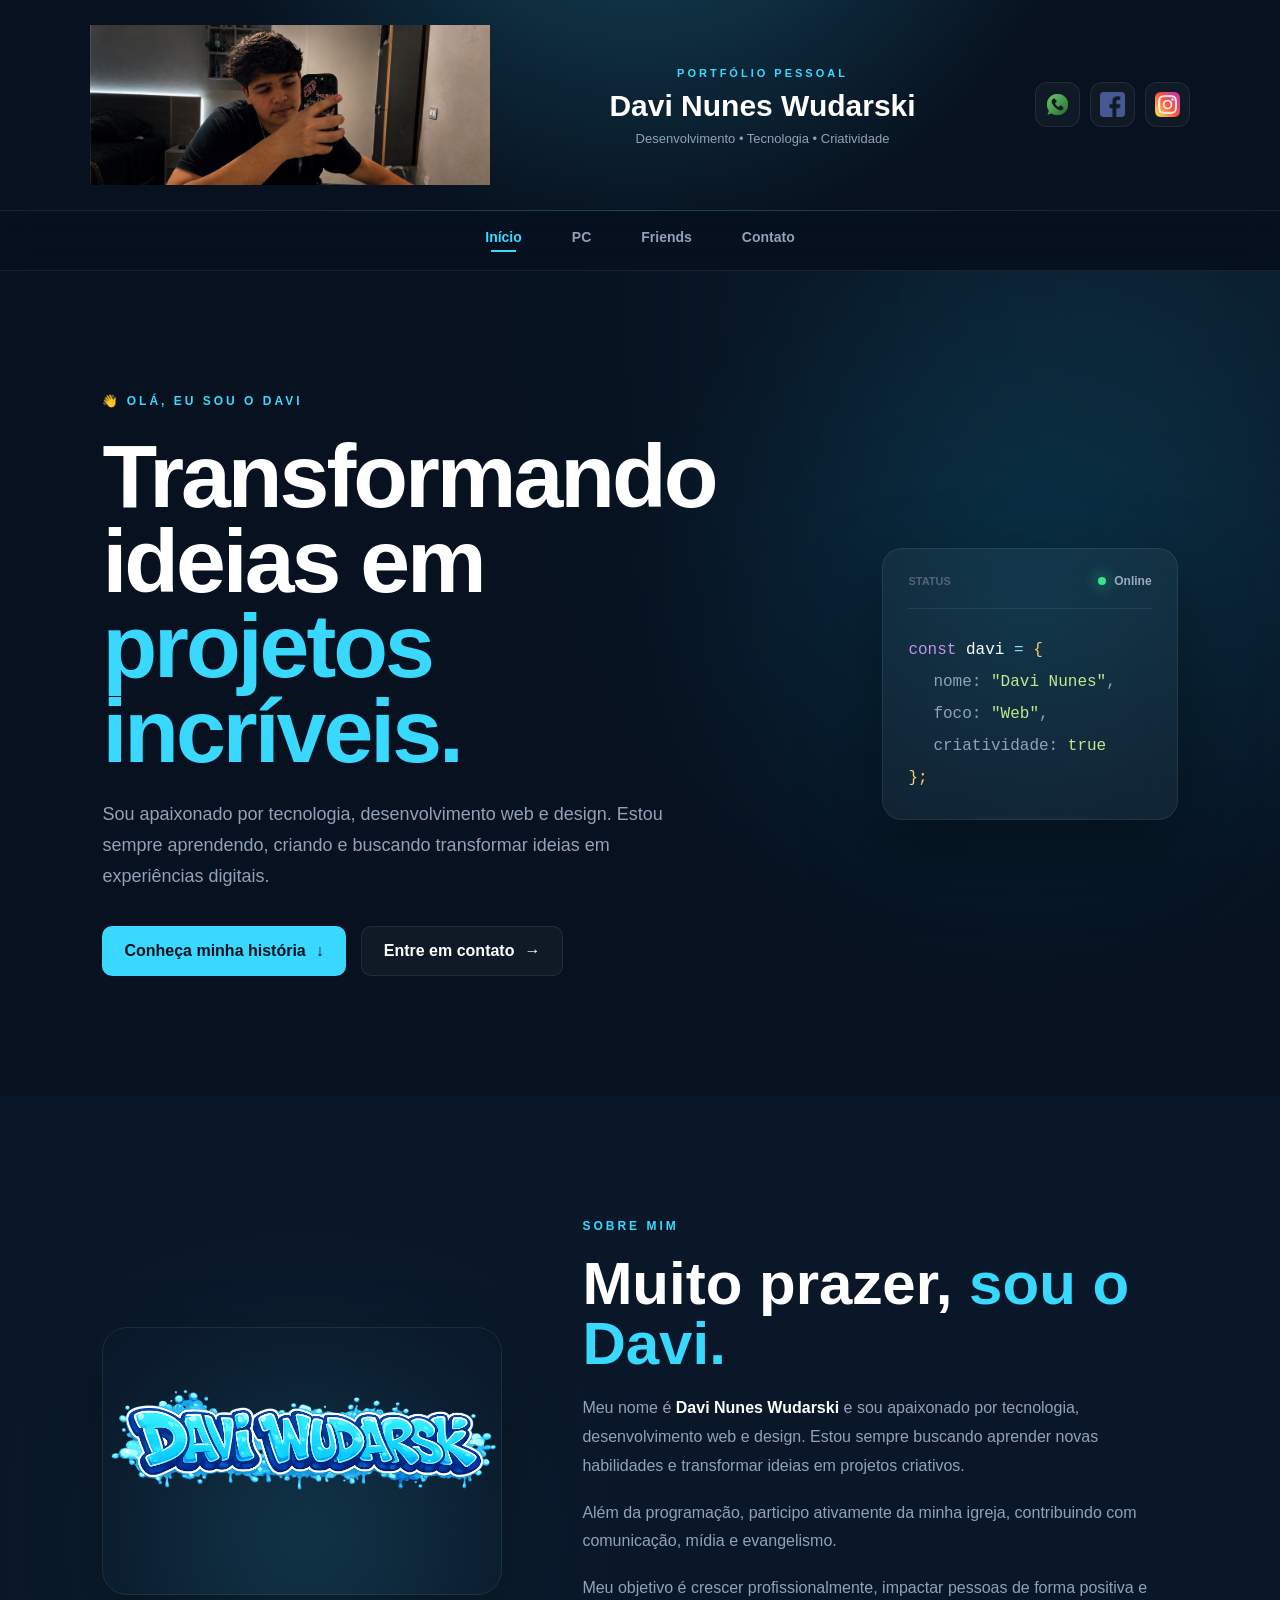
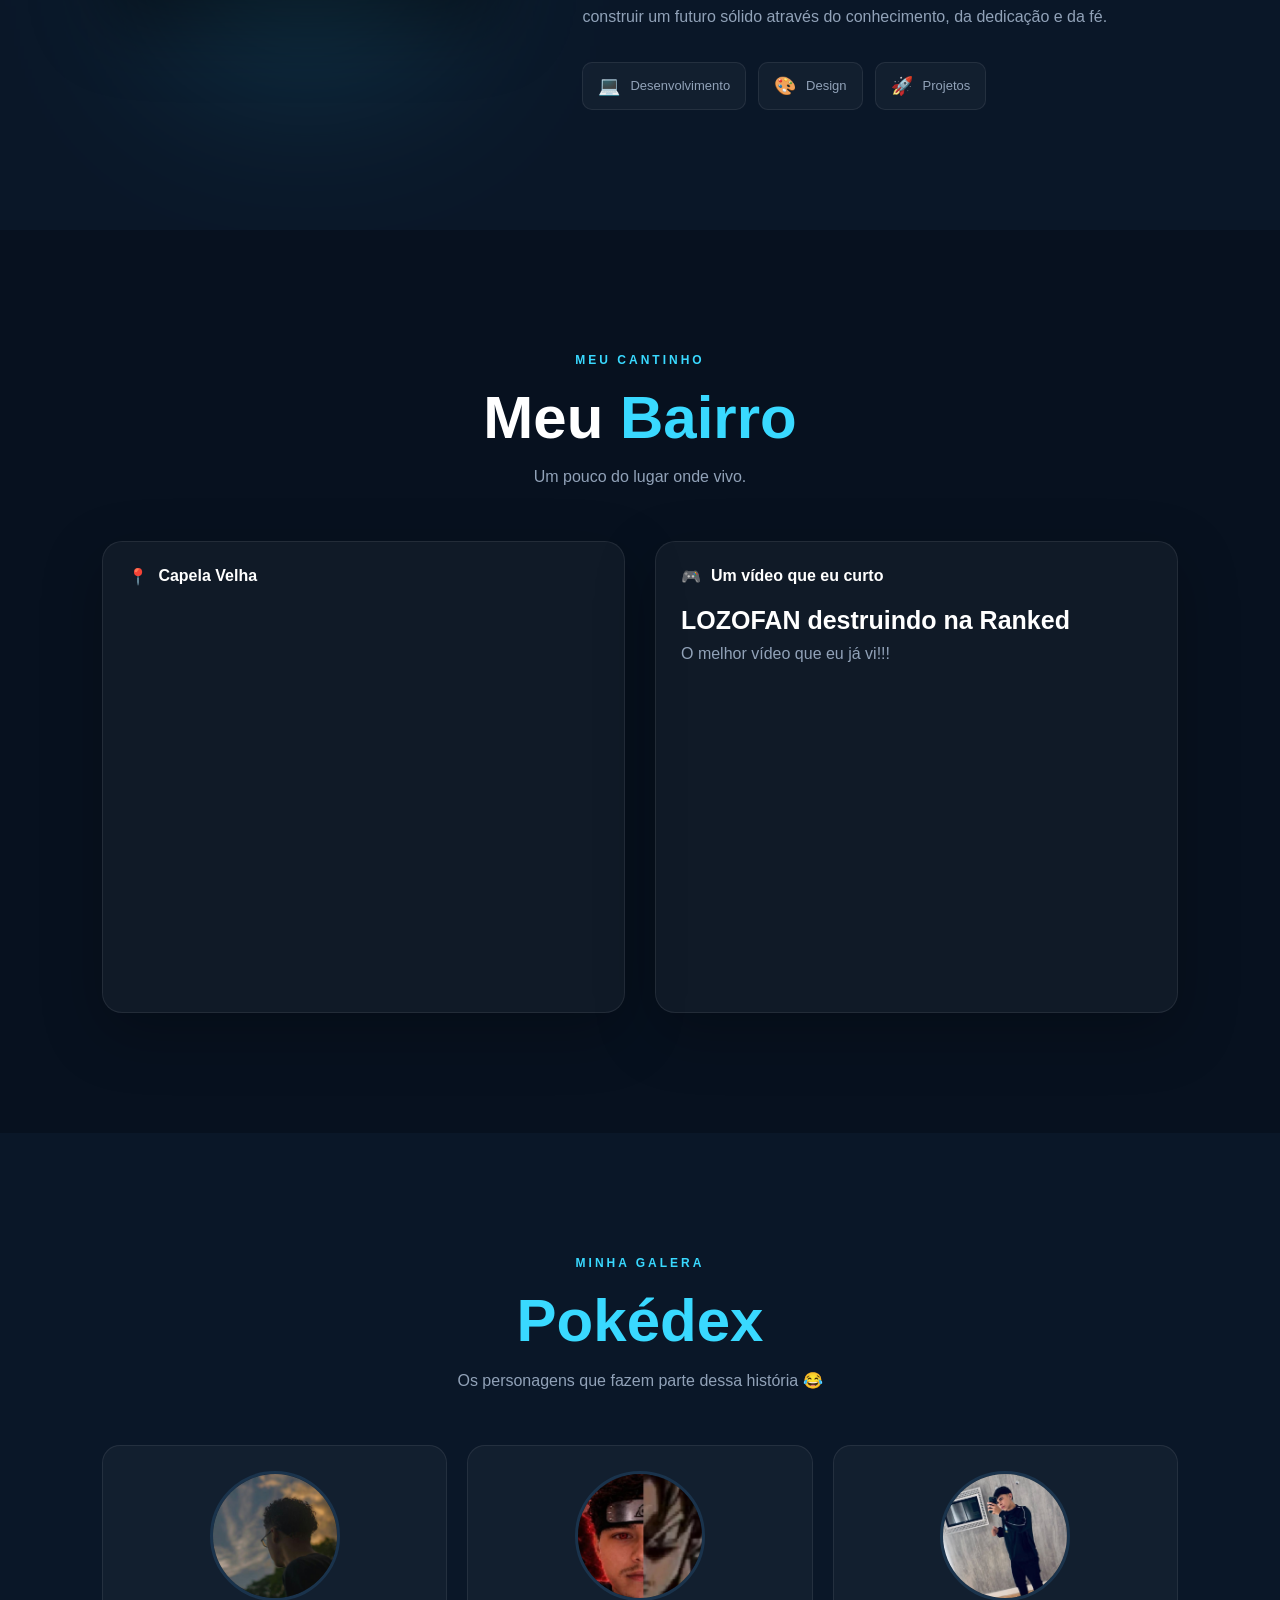
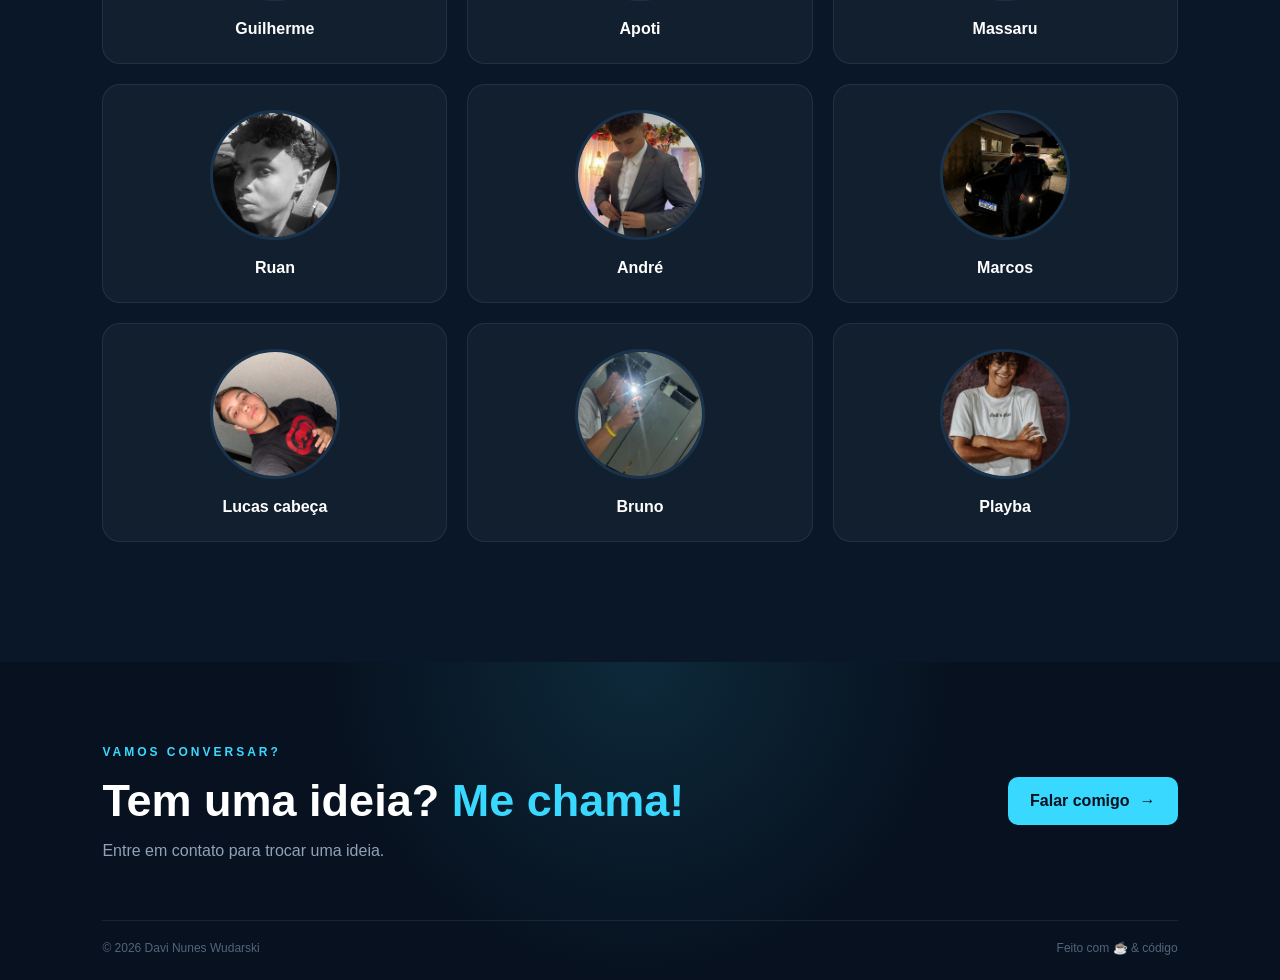
==== commit 2c557479: "6767" ====
--- a/index.html
+++ b/index.html
@@ -1,126 +1,431 @@
 <!DOCTYPE html>
 <html lang="pt-BR">
+
 <head>
     <meta charset="UTF-8">
     <meta name="viewport" content="width=device-width, initial-scale=1.0">
+
     <title>Davi Nunes Wudarski</title>
+
     <link rel="stylesheet" href="style.css">
 </head>
 
 <body>
 
-    <header class="cabecalho-itens">
-        <img class="cabecalho_imagem" src="img/davibanner.png" alt="Logo da Página">
-
-        <h1 class="titulo_site">Davi Nunes Wudarski</h1>
-
-        <div class="sociais">
-            <img src="img/whatsapp.png" alt="WhatsApp">
-            <img src="img/facebook.png" alt="Facebook">
-            <img src="img/instagram.png" alt="Instagram">
+    <!-- =========================
+         CABEÇALHO
+    ========================== -->
+
+    <header class="cabecalho">
+
+        <div class="cabecalho-itens">
+
+            <a href="index.html" class="logo">
+                <img src="img/davibanner.png" alt="Davi Nunes Wudarski">
+            </a>
+
+            <div class="titulo-area">
+                <span class="pequeno-texto">PORTFÓLIO PESSOAL</span>
+                <h1>Davi Nunes Wudarski</h1>
+                <p>Desenvolvimento • Tecnologia • Criatividade</p>
+            </div>
+
+            <div class="sociais">
+
+                <a href="#" title="WhatsApp">
+                    <img src="img/whatsapp.png" alt="WhatsApp">
+                </a>
+
+                <a href="#" title="Facebook">
+                    <img src="img/facebook.png" alt="Facebook">
+                </a>
+
+                <a href="#" title="Instagram">
+                    <img src="img/instagram.png" alt="Instagram">
+                </a>
+
+            </div>
+
         </div>
+
     </header>
 
-    <ul>
-  <li><a href="home.html">Home</a></li>
-  <li><a href="news.asp">News</a></li>
-  <li><a href="contact.asp">Contact</a></li>
-  <li><a href="about.asp">About</a></li>
-</ul>
-
-    <br>
-    <br>
-    <br>
-    <br>
-
-    <section class="banner1">
-        <img class="escola-image" src="img/davi wudarsk.png" alt="Banner">
-    <h2 class="titulo-sobre">Sobre Mim</h2>
-
-    <p class="sobre-mim">
-    Meu nome é <strong>Davi Nunes Wudarski</strong> e sou apaixonado por tecnologia,
-    desenvolvimento web e design. Estou sempre buscando aprender novas habilidades
-    e transformar ideias em projetos criativos.
-
-    Além da programação, participo ativamente da minha igreja, contribuindo com
-    comunicação, mídia e evangelismo. Meu objetivo é crescer profissionalmente,
-    impactar pessoas de forma positiva e construir um futuro sólido através do
-    conhecimento, da dedicação e da fé.
-    <br>
-    <br>
-    <br>
-    </p>
-    </section>
-
-    <section class="Meu-Bairro">
-        <h1 class="txtbairro">Meu Bairro</h1>
-        <iframe src="https://www.google.com/maps/embed?pb=!1m18!1m12!1m3!1d28797.971875740346!2d-49.41520796090319!3d-25.54682023916336!2m3!1f0!2f0!3f0!3m2!1i1024!2i768!4f13.1!3m3!1m2!1s0x94dd02e9d613c101%3A0xb1f34933aba3e602!2sCapela%20Velha%2C%20Arauc%C3%A1ria%20-%20PR!5e0!3m2!1spt-BR!2sbr!4v1785960378811!5m2!1spt-BR!2sbr" width="600" height="450" style="border:0;" allowfullscreen="" loading="lazy" referrerpolicy="strict-origin-when-cross-origin"></iframe>
-        <br>
-        <br>
-        <h1 class="txtbairro">LOZOFAN destruindo na Ranked,, o melhor video que eu ja vi!!!</h1>
-        <iframe width="560" height="315" src="https://www.youtube.com/embed/sd4eLCq5TGw?si=CYzwN-Z06dD35mIJ" title="YouTube video player" frameborder="0" allow="accelerometer; autoplay; clipboard-write; encrypted-media; gyroscope; picture-in-picture; web-share" referrerpolicy="strict-origin-when-cross-origin" allowfullscreen></iframe>
-    </section>
-
-    <section class="estudante">
-        <h2 class="estudante_titulo">Pokedex</h2>
-
-        <div class="estudantes_todos">
-
-            <div class="estudante-div">
-                <img class="estudante-imagem" src="img/gui.png" alt="Guilherme">
-                <h3 class="estudante-nome">Guilherme</h3>
-            </div>
-
-            <div class="estudante-div">
-                <img class="estudante-imagem" src="img/apoti.png" alt="Apoti">
-                <h3 class="estudante-nome">Apoti</h3>
-
-            </div>
-
-            <div class="estudante-div">
-                <img class="estudante-imagem" src="img/joao.png" alt="João">
-                <h3 class="estudante-nome">Massaru</h3>
-            </div>
-
-            <div class="estudante-div">
-                <img class="estudante-imagem" src="img/ruan.png" alt="Ruan">
-                <h3 class="estudante-nome">Ruan</h3>
-            </div>
-
-            <div class="estudante-div">
-                <img class="estudante-imagem" src="img/paiva.png" alt="André">
-                <h3 class="estudante-nome">André</h3>
-            </div>
-
-            <div class="estudante-div">
-                <img class="estudante-imagem" src="img/marcos.png" alt="Marcos">
-                <h3 class="estudante-nome">Marcos</h3>
-            </div>
-
-            <div class="estudante-div">
-                <img class="estudante-imagem" src="img/lucas.png" alt="Lucas">
-                <h3 class="estudante-nome">Lucas cabeça</h3>
-            </div>
-
-            <div class="estudante-div">
-                <img class="estudante-imagem" src="img/bruno.png" alt="Bruno">
-                <h3 class="estudante-nome">Bruno</h3>
-            </div>
-            <div class="estudante-div">
-                <img class="estudante-imagem" src="img/playba.png" alt="playba">
-                <h3 class="estudante-nome">Playba</h3>
-            </div>
+
+    <!-- =========================
+         MENU
+    ========================== -->
+
+    <nav class="navbar">
+
+        <ul>
+
+            <li>
+                <a href="index.html" class="ativo">Início</a>
+            </li>
+
+            <li>
+                <a href="home.html">PC</a>
+            </li>
+
+            <li>
+                <a href="amigos.html">Friends</a>
+            </li>
+
+            <li>
+                <a href="contato.html">Contato</a>
+            </li>
+
+        </ul>
+
+    </nav>
+
+
+    <!-- =========================
+         HERO
+    ========================== -->
+
+    <main>
+
+        <section class="hero">
+
+            <div class="hero-brilho"></div>
+
+            <div class="hero-conteudo">
+
+                <span class="hero-tag">
+                    👋 OLÁ, EU SOU O DAVI
+                </span>
+
+                <h2>
+                    Transformando ideias em
+                    <span>projetos incríveis.</span>
+                </h2>
+
+                <p>
+                    Sou apaixonado por tecnologia, desenvolvimento web e design.
+                    Estou sempre aprendendo, criando e buscando transformar ideias
+                    em experiências digitais.
+                </p>
+
+                <div class="hero-botoes">
+
+                    <a href="#sobre" class="btn-principal">
+                        Conheça minha história
+                        <span>↓</span>
+                    </a>
+
+                    <a href="contato.html" class="btn-secundario">
+                        Entre em contato
+                        <span>→</span>
+                    </a>
+
+                </div>
+
+            </div>
+
+            <div class="hero-card">
+
+                <div class="hero-card-top">
+                    <span>STATUS</span>
+
+                    <div class="status">
+                        <span></span>
+                        Online
+                    </div>
+                </div>
+
+                <div class="codigo">
+
+                    <span class="codigo-roxo">const</span>
+                    <span class="codigo-branco"> davi </span>
+                    <span class="codigo-azul">=</span>
+                    <span class="codigo-amarelo"> {</span>
+
+                    <br>
+
+                    <span class="espaco">
+                        nome:
+                        <b>"Davi Nunes"</b>,
+                    </span>
+
+                    <br>
+
+                    <span class="espaco">
+                        foco:
+                        <b>"Web"</b>,
+                    </span>
+
+                    <br>
+
+                    <span class="espaco">
+                        criatividade:
+                        <b>true</b>
+                    </span>
+
+                    <br>
+
+                    <span class="codigo-amarelo">};</span>
+
+                </div>
+
+            </div>
+
+        </section>
+
+
+        <!-- =========================
+             SOBRE MIM
+        ========================== -->
+
+        <section class="sobre" id="sobre">
+
+            <div class="sobre-container">
+
+                <div class="sobre-imagem">
+
+                    <div class="imagem-glow"></div>
+
+                    <img src="img/davi wudarsk.png" alt="Davi">
+
+                </div>
+
+                <div class="sobre-conteudo">
+
+                    <span class="secao-tag">SOBRE MIM</span>
+
+                    <h2>
+                        Muito prazer,
+                        <span>sou o Davi.</span>
+                    </h2>
+
+                    <p>
+                        Meu nome é <strong>Davi Nunes Wudarski</strong> e sou
+                        apaixonado por tecnologia, desenvolvimento web e design.
+                        Estou sempre buscando aprender novas habilidades e
+                        transformar ideias em projetos criativos.
+                    </p>
+
+                    <p>
+                        Além da programação, participo ativamente da minha igreja,
+                        contribuindo com comunicação, mídia e evangelismo.
+                    </p>
+
+                    <p>
+                        Meu objetivo é crescer profissionalmente, impactar pessoas
+                        de forma positiva e construir um futuro sólido através do
+                        conhecimento, da dedicação e da fé.
+                    </p>
+
+                    <div class="sobre-dados">
+
+                        <div>
+                            <strong>💻</strong>
+                            <span>Desenvolvimento</span>
+                        </div>
+
+                        <div>
+                            <strong>🎨</strong>
+                            <span>Design</span>
+                        </div>
+
+                        <div>
+                            <strong>🚀</strong>
+                            <span>Projetos</span>
+                        </div>
+
+                    </div>
+
+                </div>
+
+            </div>
+
+        </section>
+
+
+        <!-- =========================
+             MEU BAIRRO
+        ========================== -->
+
+        <section class="bairro">
+
+            <div class="secao-cabecalho">
+
+                <span class="secao-tag">MEU CANTINHO</span>
+
+                <h2>
+                    Meu <span>Bairro</span>
+                </h2>
+
+                <p>
+                    Um pouco do lugar onde vivo.
+                </p>
+
+            </div>
+
+            <div class="bairro-container">
+
+                <div class="mapa-card">
+
+                    <div class="card-titulo">
+                        <span>📍</span>
+                        Capela Velha
+                    </div>
+
+                    <iframe
+                        src="https://www.google.com/maps/embed?pb=!1m18!1m12!1m3!1d28797.971875740346!2d-49.41520796090319!3d-25.54682023916336!2m3!1f0!2f0!3f0!3m2!1i1024!2i768!4f13.1!3m3!1m2!1s0x94dd02e9d613c101%3A0xb1f34933aba3e602!2sCapela%20Velha%2C%20Arauc%C3%A1ria%20-%20PR!5e0!3m2!1spt-BR!2sbr!4v1785960378811!5m2!1spt-BR!2sbr"
+                        allowfullscreen=""
+                        loading="lazy"
+                        referrerpolicy="strict-origin-when-cross-origin">
+                    </iframe>
+
+                </div>
+
+                <div class="video-card">
+
+                    <div class="card-titulo">
+                        <span>🎮</span>
+                        Um vídeo que eu curto
+                    </div>
+
+                    <h3>
+                        LOZOFAN destruindo na Ranked
+                    </h3>
+
+                    <p>
+                        O melhor vídeo que eu já vi!!!
+                    </p>
+
+                    <iframe
+                        src="https://www.youtube.com/embed/sd4eLCq5TGw?si=CYzwN-Z06dD35mIJ"
+                        title="YouTube video player"
+                        allow="accelerometer; autoplay; clipboard-write; encrypted-media; gyroscope; picture-in-picture; web-share"
+                        referrerpolicy="strict-origin-when-cross-origin"
+                        allowfullscreen>
+                    </iframe>
+
+                </div>
+
+            </div>
+
+        </section>
+
+
+        <!-- =========================
+             POKEDEX
+        ========================== -->
+
+        <section class="pokedex">
+
+            <div class="secao-cabecalho">
+
+                <span class="secao-tag">MINHA GALERA</span>
+
+                <h2>
+                    <span>Pokédex</span>
+                </h2>
+
+                <p>
+                    Os personagens que fazem parte dessa história 😂
+                </p>
+
+            </div>
+
+            <div class="estudantes-todos">
+
+                <div class="estudante-div">
+                    <img src="img/gui.png" alt="Guilherme">
+                    <h3>Guilherme</h3>
+                </div>
+
+                <div class="estudante-div">
+                    <img src="img/apoti.png" alt="Apoti">
+                    <h3>Apoti</h3>
+                </div>
+
+                <div class="estudante-div">
+                    <img src="img/joao.png" alt="Massaru">
+                    <h3>Massaru</h3>
+                </div>
+
+                <div class="estudante-div">
+                    <img src="img/ruan.png" alt="Ruan">
+                    <h3>Ruan</h3>
+                </div>
+
+                <div class="estudante-div">
+                    <img src="img/paiva.png" alt="André">
+                    <h3>André</h3>
+                </div>
+
+                <div class="estudante-div">
+                    <img src="img/marcos.png" alt="Marcos">
+                    <h3>Marcos</h3>
+                </div>
+
+                <div class="estudante-div">
+                    <img src="img/lucas.png" alt="Lucas">
+                    <h3>Lucas cabeça</h3>
+                </div>
+
+                <div class="estudante-div">
+                    <img src="img/bruno.png" alt="Bruno">
+                    <h3>Bruno</h3>
+                </div>
+
+                <div class="estudante-div">
+                    <img src="img/playba.png" alt="Playba">
+                    <h3>Playba</h3>
+                </div>
+
+            </div>
+
+        </section>
+
+    </main>
+
+
+    <!-- =========================
+         FOOTER
+    ========================== -->
+
+    <footer class="rodape">
+
+        <div class="rodape-conteudo">
+
+            <div>
+
+                <span class="secao-tag">VAMOS CONVERSAR?</span>
+
+                <h2>
+                    Tem uma ideia?
+                    <span>Me chama!</span>
+                </h2>
+
+                <p>
+                    Entre em contato para trocar uma ideia.
+                </p>
+
+            </div>
+
+            <a href="contato.html" class="btn-principal">
+                Falar comigo
+                <span>→</span>
+            </a>
+
         </div>
-    </section>
-
-    <footer class="escola">
-        <img class="logo_rodape" src="img/whatsapp.png" alt="Logo">
-
-        <h2 class="escola-titulo">
-            Mais informações entre em contato<br>
-            <strong>41 9999-9999</strong>
-        </h2>
+
+        <div class="rodape-final">
+
+            <span>© 2026 Davi Nunes Wudarski</span>
+
+            <span>
+                Feito com ☕ & código
+            </span>
+
+        </div>
+
     </footer>
 
 </body>
+
 </html>
--- a/style.css
+++ b/style.css
@@ -1,181 +1,2478 @@
-*{
+/* =========================
+   RESET
+========================= */
+
+* {
     margin: 0;
     padding: 0;
     box-sizing: border-box;
 }
 
-body{
-    font-family: Poppins, sans-serif;
-}
-
-header{
-    background-color: #53d2f8;
-    color: rgb(255, 255, 255);
-    padding: 20px;
-}
-
-.cabecalho-itens{
-    display: flex;
+html {
+    scroll-behavior: smooth;
+}
+
+body {
+    font-family: Arial, Helvetica, sans-serif;
+    background: #07111f;
+    color: white;
+}
+
+
+/* =========================
+   CORES
+========================= */
+
+:root {
+    --azul: #39d9ff;
+    --azul-escuro: #07111f;
+    --azul-card: #102238;
+    --texto: #ffffff;
+    --texto-cinza: #91a2b8;
+    --borda: rgba(255,255,255,.08);
+}
+
+
+/* =========================
+   CABEÇALHO
+========================= */
+
+.cabecalho {
+    position: relative;
+    background:
+        radial-gradient(
+            circle at 50% -100%,
+            rgba(57,217,255,.3),
+            transparent 60%
+        ),
+        #07111f;
+
+    border-bottom: 1px solid var(--borda);
+    padding: 25px 7%;
+}
+
+.cabecalho-itens {
+    max-width: 1300px;
+    margin: auto;
+
+    display: flex;
+    align-items: center;
+    justify-content: space-between;
+    gap: 30px;
+}
+
+.logo img {
+    width: 400px;
+    display: block;
+}
+
+.titulo-area {
+    text-align: center;
+}
+
+.pequeno-texto {
+    color: var(--azul);
+    font-size: 11px;
+    font-weight: bold;
+    letter-spacing: 3px;
+}
+
+.titulo-area h1 {
+    font-size: 30px;
+    margin: 8px 0;
+}
+
+.titulo-area p {
+    color: var(--texto-cinza);
+    font-size: 13px;
+}
+
+.sociais {
+    display: flex;
+    gap: 10px;
+}
+
+.sociais a {
+    width: 45px;
+    height: 45px;
+
+    display: flex;
+    align-items: center;
+    justify-content: center;
+
+    border: 1px solid var(--borda);
+    border-radius: 12px;
+
+    background: rgba(255,255,255,.04);
+
+    transition: .3s;
+}
+
+.sociais a:hover {
+    border-color: var(--azul);
+    background: rgba(57,217,255,.1);
+    transform: translateY(-4px);
+}
+
+.sociais img {
+    width: 25px;
+}
+
+
+/* =========================
+   NAVBAR
+========================= */
+
+.navbar {
+    position: sticky;
+    top: 0;
+    z-index: 100;
+
+    border-bottom: 1px solid var(--borda);
+
+    background: rgba(7,17,31,.85);
+    backdrop-filter: blur(15px);
+}
+
+.navbar ul {
+    list-style: none;
+
+    max-width: 1000px;
+    margin: auto;
+
+    display: flex;
+    justify-content: center;
+    align-items: center;
+}
+
+.navbar li {
+    list-style: none;
+}
+
+.navbar a {
+    display: block;
+
+    padding: 18px 25px;
+
+    color: #91a2b8;
+    text-decoration: none;
+
+    font-size: 14px;
+    font-weight: bold;
+
+    transition: .3s;
+}
+
+.navbar a:hover,
+.navbar a.ativo {
+    color: var(--azul);
+}
+
+.navbar a::after {
+    content: "";
+
+    display: block;
+
+    width: 0;
+    height: 2px;
+
+    margin: 5px auto 0;
+
+    background: var(--azul);
+
+    transition: .3s;
+}
+
+.navbar a:hover::after,
+.navbar a.ativo::after {
+    width: 25px;
+}
+
+
+/* =========================
+   HERO
+========================= */
+
+.hero {
+    position: relative;
+
+    min-height: 700px;
+
+    padding: 120px 8%;
+
+    display: flex;
+    align-items: center;
+    justify-content: space-between;
+
+    gap: 80px;
+
+    overflow: hidden;
+
+    background:
+        radial-gradient(
+            circle at 80% 40%,
+            rgba(0,191,255,.12),
+            transparent 35%
+        );
+}
+
+.hero-brilho {
+    position: absolute;
+
+    width: 500px;
+    height: 500px;
+
+    top: -200px;
+    right: -100px;
+
+    background: var(--azul);
+
+    filter: blur(180px);
+
+    opacity: .15;
+
+    pointer-events: none;
+}
+
+.hero-conteudo {
+    position: relative;
+    z-index: 2;
+
+    max-width: 700px;
+}
+
+.hero-tag,
+.secao-tag {
+    color: var(--azul);
+
+    font-size: 12px;
+    font-weight: bold;
+
+    letter-spacing: 3px;
+}
+
+.hero h2 {
+    font-size: clamp(50px, 7vw, 90px);
+
+    line-height: .95;
+
+    margin: 25px 0;
+
+    letter-spacing: -3px;
+}
+
+.hero h2 span {
+    color: var(--azul);
+}
+
+.hero p {
+    max-width: 600px;
+
+    color: var(--texto-cinza);
+
+    font-size: 18px;
+
+    line-height: 1.7;
+
+    margin-bottom: 35px;
+}
+
+
+/* =========================
+   BOTÕES
+========================= */
+
+.hero-botoes {
+    display: flex;
+    gap: 15px;
+    flex-wrap: wrap;
+}
+
+.btn-principal,
+.btn-secundario {
+    display: inline-flex;
+
+    align-items: center;
+    justify-content: center;
+
+    gap: 10px;
+
+    padding: 15px 22px;
+
+    border-radius: 10px;
+
+    text-decoration: none;
+
+    font-weight: bold;
+
+    transition: .3s;
+}
+
+.btn-principal {
+    background: var(--azul);
+    color: #06111e;
+}
+
+.btn-principal:hover {
+    background: white;
+
+    transform: translateY(-4px);
+
+    box-shadow:
+        0 15px 35px rgba(57,217,255,.2);
+}
+
+.btn-secundario {
+    color: white;
+
+    border: 1px solid var(--borda);
+
+    background: rgba(255,255,255,.04);
+}
+
+.btn-secundario:hover {
+    border-color: var(--azul);
+
+    background: rgba(57,217,255,.08);
+
+    transform: translateY(-4px);
+}
+
+
+/* =========================
+   CARD DE CÓDIGO
+========================= */
+
+.hero-card {
+    position: relative;
+    z-index: 2;
+
+    width: 420px;
+
+    padding: 25px;
+
+    border-radius: 20px;
+
+    background: rgba(255,255,255,.045);
+
+    border: 1px solid var(--borda);
+
+    box-shadow:
+        0 30px 80px rgba(0,0,0,.4);
+
+    backdrop-filter: blur(20px);
+}
+
+.hero-card-top {
+    display: flex;
+
     justify-content: space-between;
     align-items: center;
-}
-
-.cabecalho_imagem{
+
+    padding-bottom: 20px;
+
+    border-bottom: 1px solid var(--borda);
+
+    color: #536579;
+
+    font-size: 11px;
+    font-weight: bold;
+}
+
+.status {
+    display: flex;
+    align-items: center;
+    gap: 8px;
+
+    color: #9baabd;
+
+    font-size: 12px;
+}
+
+.status span {
+    width: 8px;
+    height: 8px;
+
+    border-radius: 50%;
+
+    background: #39e58c;
+
+    box-shadow: 0 0 15px #39e58c;
+}
+
+.codigo {
+    margin-top: 25px;
+
+    color: #91a2b8;
+
+    font-family: monospace;
+
+    font-size: 16px;
+
+    line-height: 2;
+}
+
+.codigo-roxo {
+    color: #c792ea;
+}
+
+.codigo-azul {
+    color: #89ddff;
+}
+
+.codigo-amarelo {
+    color: #ffcb6b;
+}
+
+.codigo-branco {
+    color: white;
+}
+
+.codigo b {
+    color: #c3e88d;
+    font-weight: normal;
+}
+
+.espaco {
+    padding-left: 25px;
+}
+
+
+/* =========================
+   SOBRE
+========================= */
+
+.sobre {
+    position: relative;
+
+    padding: 120px 8%;
+
+    background: #0a1728;
+
+    overflow: hidden;
+}
+
+.sobre-container {
+    max-width: 1200px;
+
+    margin: auto;
+
+    display: grid;
+
+    grid-template-columns: 400px 1fr;
+
+    gap: 80px;
+
+    align-items: center;
+}
+
+.sobre-imagem {
+    position: relative;
+}
+
+.sobre-imagem img {
+    position: relative;
+    z-index: 2;
+
+    width: 100%;
+
+    border-radius: 25px;
+
+    border: 1px solid var(--borda);
+
+    box-shadow:
+        0 30px 70px rgba(0,0,0,.4);
+}
+
+.imagem-glow {
+    position: absolute;
+
+    width: 250px;
+    height: 250px;
+
+    background: var(--azul);
+
+    filter: blur(100px);
+
+    opacity: .2;
+
+    top: 30%;
+    left: 20%;
+}
+
+.sobre-conteudo h2,
+.secao-cabecalho h2 {
+    font-size: clamp(40px, 5vw, 60px);
+
+    line-height: 1;
+
+    margin: 20px 0;
+}
+
+.sobre-conteudo h2 span,
+.secao-cabecalho h2 span {
+    color: var(--azul);
+}
+
+.sobre-conteudo p {
+    color: var(--texto-cinza);
+
+    font-size: 16px;
+
+    line-height: 1.8;
+
+    margin-bottom: 18px;
+}
+
+.sobre-conteudo strong {
+    color: white;
+}
+
+.sobre-dados {
+    display: flex;
+
+    gap: 12px;
+
+    margin-top: 30px;
+
+    flex-wrap: wrap;
+}
+
+.sobre-dados div {
+    display: flex;
+
+    align-items: center;
+
+    gap: 10px;
+
+    padding: 12px 15px;
+
+    border-radius: 10px;
+
+    border: 1px solid var(--borda);
+
+    background: rgba(255,255,255,.035);
+
+    color: #91a2b8;
+
+    font-size: 13px;
+}
+
+.sobre-dados strong {
+    font-size: 18px;
+}
+
+
+/* =========================
+   SEÇÕES
+========================= */
+
+.secao-cabecalho {
+    text-align: center;
+
+    margin-bottom: 55px;
+}
+
+.secao-cabecalho p {
+    color: var(--texto-cinza);
+}
+
+
+/* =========================
+   BAIRRO
+========================= */
+
+.bairro {
+    padding: 120px 8%;
+
+    background: #07111f;
+}
+
+.bairro-container {
+    max-width: 1200px;
+
+    margin: auto;
+
+    display: grid;
+
+    grid-template-columns: 1fr 1fr;
+
+    gap: 30px;
+}
+
+.mapa-card,
+.video-card {
+    padding: 25px;
+
+    border-radius: 20px;
+
+    background: rgba(255,255,255,.04);
+
+    border: 1px solid var(--borda);
+
+    box-shadow:
+        0 20px 60px rgba(0,0,0,.25);
+}
+
+.card-titulo {
+    display: flex;
+
+    align-items: center;
+
+    gap: 10px;
+
+    margin-bottom: 20px;
+
+    color: white;
+
+    font-weight: bold;
+}
+
+.mapa-card iframe {
+    width: 100%;
+
+    height: 350px;
+
+    border: none;
+
+    border-radius: 12px;
+}
+
+.video-card h3 {
+    font-size: 25px;
+
+    margin-bottom: 10px;
+}
+
+.video-card p {
+    color: var(--texto-cinza);
+
+    margin-bottom: 20px;
+}
+
+.video-card iframe {
+    width: 100%;
+
+    height: 300px;
+
+    border: none;
+
+    border-radius: 12px;
+}
+
+
+/* =========================
+   POKEDEX
+========================= */
+
+.pokedex {
+    padding: 120px 8%;
+
+    background: #0a1728;
+}
+
+.estudantes-todos {
+    max-width: 1100px;
+
+    margin: auto;
+
+    display: grid;
+
+    grid-template-columns: repeat(3, 1fr);
+
+    gap: 20px;
+}
+
+.estudante-div {
+    position: relative;
+
+    padding: 25px;
+
+    text-align: center;
+
+    border-radius: 18px;
+
+    border: 1px solid var(--borda);
+
+    background: rgba(255,255,255,.035);
+
+    overflow: hidden;
+
+    transition: .3s;
+}
+
+.estudante-div::before {
+    content: "";
+
+    position: absolute;
+
+    width: 100px;
+    height: 100px;
+
+    top: -50px;
+    left: 50%;
+
+    transform: translateX(-50%);
+
+    background: var(--azul);
+
+    filter: blur(70px);
+
+    opacity: 0;
+
+    transition: .3s;
+}
+
+.estudante-div:hover {
+    transform: translateY(-8px);
+
+    border-color: var(--azul);
+
+    background: rgba(57,217,255,.06);
+}
+
+.estudante-div:hover::before {
+    opacity: .25;
+}
+
+.estudante-div img {
+    position: relative;
+    z-index: 2;
+
+    width: 130px;
+    height: 130px;
+
+    object-fit: cover;
+
+    border-radius: 50%;
+
+    border: 3px solid #1a334c;
+
+    transition: .3s;
+}
+
+.estudante-div:hover img {
+    border-color: var(--azul);
+
+    transform: scale(1.05);
+}
+
+.estudante-div h3 {
+    position: relative;
+    z-index: 2;
+
+    margin-top: 15px;
+
+    font-size: 16px;
+}
+
+
+/* =========================
+   RODAPÉ
+========================= */
+
+.rodape {
+    padding: 80px 8% 25px;
+
+    background:
+        radial-gradient(
+            circle at 50% 0,
+            rgba(57,217,255,.12),
+            transparent 45%
+        ),
+        #07111f;
+}
+
+.rodape-conteudo {
+    max-width: 1100px;
+
+    margin: auto;
+
+    padding-bottom: 60px;
+
+    display: flex;
+
+    justify-content: space-between;
+
+    align-items: center;
+
+    gap: 40px;
+}
+
+.rodape h2 {
+    font-size: 45px;
+
+    margin: 15px 0;
+}
+
+.rodape h2 span {
+    color: var(--azul);
+}
+
+.rodape p {
+    color: var(--texto-cinza);
+}
+
+.rodape-final {
+    max-width: 1100px;
+
+    margin: auto;
+
+    padding-top: 20px;
+
+    border-top: 1px solid var(--borda);
+
+    display: flex;
+
+    justify-content: space-between;
+
+    color: #536579;
+
+    font-size: 12px;
+}
+
+
+/* =========================
+   BOTÃO VOLTAR
+   USADO NO CONTATO
+========================= */
+
+.menu-voltar {
+    position: absolute;
+
+    top: 30px;
+    left: 8%;
+
+    list-style: none;
+
+    padding: 0;
+    margin: 0;
+}
+
+.menu-voltar li {
+    list-style: none;
+}
+
+.menu-voltar li a {
+    display: inline-block;
+
+    padding: 10px 18px;
+
+    color: #a9b8c9;
+
+    text-decoration: none;
+
+    font-size: 14px;
+
+    font-weight: 600;
+
+    border: 1px solid rgba(255,255,255,.1);
+
+    border-radius: 10px;
+
+    background: rgba(255,255,255,.04);
+
+    transition: .3s;
+}
+
+.menu-voltar li a:hover {
+    color: white;
+
+    border-color: var(--azul);
+
+    background: rgba(57,217,255,.1);
+
+    transform: translateX(-3px);
+}
+
+
+/* =========================
+   CONTATO
+========================= */
+
+.contato {
+    position: relative;
+
+    min-height: 100vh;
+
+    padding: 100px 8% 30px;
+
+    overflow: hidden;
+
+    background: #07111f;
+
+    color: white;
+}
+
+.contato-bg {
+    position: absolute;
+
     width: 500px;
-}
-
-.titulo_site{
-    text-align: center;
-    font-size: 40px;
-}
-
-.sociais{
-    display: flex;
-    gap: 10px;
-}
-
-.sociais img{
-    width: 50px;
-}
-
-.banner1 {
-    color: #53d2f8;
-    display: flex;
+    height: 500px;
+
+    background: #00bfff;
+
+    filter: blur(180px);
+
+    opacity: .18;
+
+    top: -150px;
+    right: -100px;
+
+    pointer-events: none;
+}
+
+.contato-container {
+    position: relative;
+    z-index: 2;
+
+    max-width: 1200px;
+
+    margin: auto;
+
+    display: grid;
+
+    grid-template-columns: 1fr 1fr;
+
+    gap: 80px;
+
+    align-items: center;
+}
+
+.contato-tag {
+    color: var(--azul);
+
+    font-size: 13px;
+
+    font-weight: bold;
+
+    letter-spacing: 3px;
+}
+
+.contato-info h1 {
+    font-size: clamp(45px, 6vw, 75px);
+
+    line-height: .95;
+
+    margin: 20px 0;
+}
+
+.contato-info h1 span {
+    color: var(--azul);
+}
+
+.contato-info > p {
+    max-width: 520px;
+
+    color: var(--texto-cinza);
+
+    font-size: 17px;
+
+    line-height: 1.7;
+
+    margin-bottom: 35px;
+}
+
+.contato-links {
+    display: flex;
+
     flex-direction: column;
+
+    gap: 12px;
+}
+
+.contato-item {
+    display: flex;
+
     align-items: center;
-}
-
-.escola-image {
-    width: 80%;
-    max-width: 1200px;
-}
-
-.txtbanner {
-    margin-top: 20px;
-    font-size: 40px;
-    text-align: center;
-    margin-top: -100px;
-}
-
-.titulo-sobre{
-    font-size: 45px;
-    margin-top: -200px;
-    margin-bottom: 20px;
-    text-align: center;
-}
-
-.sobre-mim{
-    max-width: 1000px;
-    margin: auto;
-    text-align: center;
-    font-size: 25px;
-    line-height: 1.8;
-    color: #333;
-    padding: 0 20px;
-    margin-top: 10px;
-}
-
-.Meu-Bairro {
-    background-color: white;
-    display: flex;
-    flex-direction: column;
+
+    gap: 15px;
+
+    padding: 15px;
+
+    color: white;
+
+    text-decoration: none;
+
+    border: 1px solid var(--borda);
+
+    background: rgba(255,255,255,.035);
+
+    border-radius: 14px;
+
+    transition: .3s;
+}
+
+.contato-item:hover {
+    transform: translateX(8px);
+
+    border-color: var(--azul);
+
+    background: rgba(57,217,255,.08);
+}
+
+.icone {
+    width: 45px;
+    height: 45px;
+
+    border-radius: 12px;
+
+    display: flex;
+
     align-items: center;
     justify-content: center;
+
+    font-size: 22px;
+
+    background: #102238;
+}
+
+.contato-item small {
+    display: block;
+
+    color: #718198;
+
+    margin-bottom: 3px;
+}
+
+.contato-item strong {
+    font-size: 15px;
+}
+
+.seta {
+    margin-left: auto;
+
+    color: var(--azul);
+
+    font-size: 22px;
+}
+
+.contato-card {
+    position: relative;
+
+    padding: 38px;
+
+    border-radius: 25px;
+
+    background: rgba(255,255,255,.055);
+
+    border: 1px solid rgba(255,255,255,.1);
+
+    box-shadow:
+        0 30px 80px rgba(0,0,0,.35);
+
+    backdrop-filter: blur(20px);
+}
+
+.card-header {
+    display: flex;
+
+    justify-content: space-between;
+
+    align-items: center;
+}
+
+.brilho {
+    color: var(--azul);
+
+    font-size: 25px;
+}
+
+.contato-card h2 {
+    font-size: 36px;
+
+    margin: 35px 0;
+
+    line-height: 1.1;
+}
+
+.contato-card h2 span {
+    color: var(--azul);
+}
+
+
+/* =========================
+   FORMULÁRIO
+========================= */
+
+.input-group {
+    margin-bottom: 20px;
+}
+
+.input-group label {
+    display: block;
+
+    margin-bottom: 8px;
+
+    color: #a9b8c9;
+
+    font-size: 13px;
+}
+
+.input-group input,
+.input-group textarea {
+    width: 100%;
+
+    border: 1px solid rgba(255,255,255,.08);
+
+    outline: none;
+
+    background: rgba(0,0,0,.2);
+
+    color: white;
+
+    border-radius: 10px;
+
+    padding: 14px;
+
+    font-size: 14px;
+
+    transition: .3s;
+}
+
+.input-group input:focus,
+.input-group textarea:focus {
+    border-color: var(--azul);
+
+    box-shadow:
+        0 0 0 3px rgba(57,217,255,.08);
+}
+
+.input-group textarea {
+    height: 110px;
+
+    resize: none;
+}
+
+.input-group input::placeholder,
+.input-group textarea::placeholder {
+    color: #536579;
+}
+
+.contato-card button {
+    width: 100%;
+
+    border: none;
+
+    border-radius: 10px;
+
+    padding: 16px;
+
+    background: var(--azul);
+
+    color: #06111e;
+
+    font-size: 15px;
+
+    font-weight: bold;
+
+    cursor: pointer;
+
+    transition: .3s;
+}
+
+.contato-card button:hover {
+    background: white;
+
+    transform: translateY(-3px);
+
+    box-shadow:
+        0 10px 30px rgba(57,217,255,.2);
+}
+
+.contato-card button span {
+    margin-left: 10px;
+
+    font-size: 20px;
+}
+
+.contato-footer {
+    position: relative;
+
+    z-index: 2;
+
+    max-width: 1200px;
+
+    margin: 80px auto 0;
+
+    padding-top: 20px;
+
+    border-top: 1px solid rgba(255,255,255,.08);
+
+    display: flex;
+
+    justify-content: space-between;
+
+    color: #536579;
+
+    font-size: 12px;
+}
+
+
+/* =========================
+   RESPONSIVIDADE
+========================= */
+
+@media (max-width: 900px) {
+
+    .cabecalho-itens {
+        flex-direction: column;
+    }
+
+    .hero {
+        flex-direction: column;
+
+        padding-top: 90px;
+
+        text-align: center;
+    }
+
+    .hero-conteudo {
+        max-width: 700px;
+    }
+
+    .hero p {
+        margin-left: auto;
+        margin-right: auto;
+    }
+
+    .hero-botoes {
+        justify-content: center;
+    }
+
+    .hero-card {
+        width: 100%;
+        max-width: 500px;
+    }
+
+    .sobre-container {
+        grid-template-columns: 1fr;
+
+        max-width: 700px;
+    }
+
+    .bairro-container {
+        grid-template-columns: 1fr;
+    }
+
+    .estudantes-todos {
+        grid-template-columns: repeat(2, 1fr);
+    }
+
+    .rodape-conteudo {
+        flex-direction: column;
+
+        align-items: flex-start;
+    }
+
+    .contato-container {
+        grid-template-columns: 1fr;
+
+        gap: 50px;
+    }
+}
+
+
+@media (max-width: 600px) {
+
+    .cabecalho {
+        padding: 20px;
+    }
+
+    .cabecalho_imagem,
+    .logo img {
+        width: 150px;
+    }
+
+    .titulo-area h1 {
+        font-size: 23px;
+    }
+
+    .sociais img {
+        width: 20px;
+    }
+
+    .navbar ul {
+        flex-wrap: wrap;
+    }
+
+    .navbar a {
+        padding: 13px 10px;
+
+        font-size: 12px;
+    }
+
+    .hero {
+        min-height: auto;
+
+        padding: 80px 6%;
+    }
+
+    .hero h2 {
+        font-size: 50px;
+
+        letter-spacing: -2px;
+    }
+
+    .hero p {
+        font-size: 15px;
+    }
+
+    .hero-card {
+        padding: 20px;
+    }
+
+    .codigo {
+        font-size: 13px;
+    }
+
+    .sobre,
+    .bairro,
+    .pokedex {
+        padding: 80px 6%;
+    }
+
+    .sobre-conteudo h2,
+    .secao-cabecalho h2 {
+        font-size: 42px;
+    }
+
+    .estudantes-todos {
+        grid-template-columns: 1fr;
+    }
+
+    .mapa-card,
+    .video-card {
+        padding: 15px;
+    }
+
+    .mapa-card iframe {
+        height: 300px;
+    }
+
+    .video-card iframe {
+        height: 220px;
+    }
+
+    .rodape {
+        padding: 60px 6% 25px;
+    }
+
+    .rodape h2 {
+        font-size: 38px;
+    }
+
+    .rodape-final {
+        flex-direction: column;
+
+        gap: 10px;
+    }
+
+    .contato {
+        padding: 80px 6% 25px;
+    }
+
+    .contato-info h1 {
+        font-size: 52px;
+    }
+
+    .contato-card {
+        padding: 25px;
+    }
+
+    .contato-footer {
+        margin-top: 50px;
+
+        gap: 10px;
+
+        flex-direction: column;
+    }
+
+    .menu-voltar {
+        left: 6%;
+
+        top: 20px;
+    }
+}
+
+/* =========================
+   PÁGINA DO PC
+========================= */
+
+.pc-page {
     min-height: 100vh;
-}
-
-.video {
-    width: 100%;
+
+    background:
+        radial-gradient(
+            circle at 50% 0%,
+            rgba(57,217,255,.12),
+            transparent 35%
+        ),
+        #07111f;
+
+    overflow: hidden;
+}
+
+
+/* =========================
+   VOLTAR
+========================= */
+
+.pc-voltar {
+    position: fixed;
+
+    top: 25px;
+    left: 7%;
+
+    z-index: 100;
+}
+
+
+/* =========================
+   HERO PC
+========================= */
+
+.pc-hero {
+    position: relative;
+
+    min-height: 500px;
+
+    display: flex;
+
+    align-items: center;
+    justify-content: center;
+
+    text-align: center;
+
+    padding: 120px 8% 80px;
+
+    overflow: hidden;
+}
+
+.pc-hero-brilho {
+    position: absolute;
+
+    width: 500px;
+    height: 500px;
+
+    background: #00cfff;
+
+    filter: blur(180px);
+
+    opacity: .15;
+
+    top: -250px;
+
+    pointer-events: none;
+}
+
+.pc-hero-conteudo {
+    position: relative;
+
+    z-index: 2;
+
+    max-width: 750px;
+}
+
+.pc-hero h1 {
+    font-size: clamp(65px, 9vw, 120px);
+
+    line-height: .9;
+
+    letter-spacing: -5px;
+
+    margin: 20px 0;
+}
+
+.pc-hero h1 span {
+    color: var(--azul);
+}
+
+.pc-hero p {
+    max-width: 600px;
+
+    margin: auto;
+
+    color: var(--texto-cinza);
+
+    font-size: 18px;
+
+    line-height: 1.7;
+}
+
+
+/* =========================
+   STATUS
+========================= */
+
+.pc-status {
+    position: absolute;
+
+    right: 8%;
+    bottom: 50px;
+
+    display: flex;
+
+    align-items: center;
+
+    gap: 8px;
+
+    color: #718198;
+
+    font-size: 11px;
+
+    letter-spacing: 2px;
+}
+
+.pc-status span {
+    width: 8px;
+    height: 8px;
+
+    border-radius: 50%;
+
+    background: #39e58c;
+
+    box-shadow:
+        0 0 15px #39e58c;
+}
+
+
+/* =========================
+   CONFIGURAÇÕES
+========================= */
+
+.pc-config {
+    max-width: 1200px;
+
+    margin: auto;
+
+    padding: 80px 8% 120px;
+}
+
+
+/* =========================
+   GRID
+========================= */
+
+.pc-grid {
+    display: grid;
+
+    grid-template-columns:
+        repeat(3, 1fr);
+
+    gap: 20px;
+}
+
+
+/* =========================
+   CARD
+========================= */
+
+.pc-card {
+    position: relative;
+
+    min-height: 420px;
+
+    padding: 25px;
+
+    border-radius: 22px;
+
+    background:
+        linear-gradient(
+            145deg,
+            rgba(255,255,255,.055),
+            rgba(255,255,255,.02)
+        );
+
+    border: 1px solid var(--borda);
+
+    overflow: hidden;
+
+    transition: .4s;
+}
+
+.pc-card::before {
+    content: "";
+
+    position: absolute;
+
+    width: 200px;
+    height: 200px;
+
+    top: -100px;
+    right: -80px;
+
+    background: var(--azul);
+
+    filter: blur(90px);
+
+    opacity: 0;
+
+    transition: .4s;
+}
+
+.pc-card:hover {
+    transform: translateY(-10px);
+
+    border-color: rgba(57,217,255,.5);
+
+    box-shadow:
+        0 25px 60px rgba(0,0,0,.35);
+}
+
+.pc-card:hover::before {
+    opacity: .12;
+}
+
+
+/* =========================
+   CARD TOPO
+========================= */
+
+.pc-card-top {
+    position: relative;
+
+    z-index: 2;
+
+    display: flex;
+
+    justify-content: space-between;
+
+    align-items: center;
+}
+
+.pc-numero {
+    color: #536579;
+
+    font-size: 12px;
+
+    font-weight: bold;
+
+    letter-spacing: 2px;
+}
+
+.pc-icone {
+    width: 42px;
+    height: 42px;
+
+    display: flex;
+
+    align-items: center;
+    justify-content: center;
+
+    border-radius: 12px;
+
+    background: rgba(57,217,255,.08);
+
+    border: 1px solid rgba(57,217,255,.12);
+
+    font-size: 18px;
+}
+
+
+/* =========================
+   IMAGEM
+========================= */
+
+.pc-imagem {
+    position: relative;
+
+    z-index: 2;
+
+    height: 180px;
+
+    display: flex;
+
+    align-items: center;
+    justify-content: center;
+
+    margin: 15px 0;
+}
+
+.pc-imagem img {
+    width: 145px;
+    height: 145px;
+
+    object-fit: cover;
+
+    border-radius: 50%;
+
+    border: 3px solid #1b3b57;
+
+    box-shadow:
+        0 0 0 8px rgba(57,217,255,.03),
+        0 15px 40px rgba(0,0,0,.4);
+
+    transition: .4s;
+}
+
+.pc-card:hover .pc-imagem img {
+    transform: scale(1.08);
+
+    border-color: var(--azul);
+
+    box-shadow:
+        0 0 30px rgba(57,217,255,.15);
+}
+
+
+/* =========================
+   SEM IMAGEM
+========================= */
+
+.pc-sem-imagem {
+    width: 145px;
+    height: 145px;
+
+    border-radius: 50%;
+
+    display: flex;
+
+    align-items: center;
+    justify-content: center;
+
+    border: 2px solid #1b3b57;
+
+    background:
+        radial-gradient(
+            circle,
+            #142f48,
+            #091523
+        );
+
+    color: var(--azul);
+
+    font-size: 24px;
+
+    font-weight: bold;
+
+    letter-spacing: 2px;
+}
+
+
+/* =========================
+   INFORMAÇÕES
+========================= */
+
+.pc-categoria {
+    position: relative;
+
+    z-index: 2;
+
+    color: var(--azul);
+
+    font-size: 10px;
+
+    font-weight: bold;
+
+    letter-spacing: 2px;
+}
+
+.pc-card h3 {
+    position: relative;
+
+    z-index: 2;
+
+    font-size: 25px;
+
+    margin: 10px 0;
+}
+
+.pc-card p {
+    position: relative;
+
+    z-index: 2;
+
+    color: var(--texto-cinza);
+
+    font-size: 13px;
+
+    line-height: 1.6;
+}
+
+.pc-linha {
+    position: relative;
+
+    z-index: 2;
+
+    height: 1px;
+
+    background: var(--borda);
+
+    margin: 20px 0;
+}
+
+.pc-detalhes {
+    position: relative;
+
+    z-index: 2;
+
+    display: flex;
+
+    justify-content: space-between;
+
+    color: #536579;
+
+    font-size: 11px;
+
+    text-transform: uppercase;
+
+    letter-spacing: 1px;
+}
+
+
+/* =========================
+   CARD DESTAQUE
+========================= */
+
+.pc-card-destaque {
+    background:
+        linear-gradient(
+            145deg,
+            rgba(57,217,255,.12),
+            rgba(255,255,255,.025)
+        );
+
+    border-color: rgba(57,217,255,.2);
+}
+
+.pc-destaque-conteudo {
+    position: relative;
+
+    z-index: 2;
+
+    margin-top: 70px;
+}
+
+.pc-card-destaque h3 {
+    font-size: 32px;
+
+    margin: 15px 0;
+}
+
+.pc-card-destaque p {
+    max-width: 250px;
+
+    font-size: 14px;
+}
+
+.pc-status-grande {
+    display: flex;
+
+    flex-direction: column;
+
+    gap: 7px;
+
+    margin-top: 35px;
+
+    color: #536579;
+
+    font-size: 10px;
+
+    letter-spacing: 1px;
+}
+
+.pc-status-grande span {
+    width: 9px;
+    height: 9px;
+
+    border-radius: 50%;
+
+    background: #39e58c;
+
+    box-shadow:
+        0 0 15px #39e58c;
+}
+
+.pc-status-grande strong {
+    color: white;
+
+    font-size: 14px;
+
+    font-weight: normal;
+}
+
+
+/* =========================
+   FINAL
+========================= */
+
+.pc-final {
+    position: relative;
+
+    padding: 120px 20px;
+
+    text-align: center;
+
+    background:
+        radial-gradient(
+            circle at 50% 100%,
+            rgba(57,217,255,.15),
+            transparent 45%
+        );
+
+    border-top: 1px solid var(--borda);
+}
+
+.pc-final h2 {
+    font-size: clamp(45px, 6vw, 70px);
+
+    margin: 20px 0;
+}
+
+.pc-final h2 span {
+    color: var(--azul);
+}
+
+.pc-final p {
+    color: var(--texto-cinza);
+
+    margin-bottom: 30px;
+
+    font-size: 16px;
+}
+
+
+/* =========================
+   RESPONSIVO PC
+========================= */
+
+@media (max-width: 900px) {
+
+    .pc-grid {
+        grid-template-columns:
+            repeat(2, 1fr);
+    }
+
+    .pc-status {
+        display: none;
+    }
+
+}
+
+
+@media (max-width: 600px) {
+
+    .pc-hero {
+        min-height: 450px;
+
+        padding:
+            120px 6%
+            70px;
+    }
+
+    .pc-hero h1 {
+        font-size: 65px;
+
+        letter-spacing: -3px;
+    }
+
+    .pc-hero p {
+        font-size: 15px;
+    }
+
+    .pc-config {
+        padding:
+            60px 6%
+            80px;
+    }
+
+    .pc-grid {
+        grid-template-columns: 1fr;
+    }
+
+    .pc-card {
+        min-height: 390px;
+    }
+
+    .pc-final {
+        padding: 80px 6%;
+    }
+
+}
+
+/* ========================================
+   PÁGINA AMIGOS / POKEDEX
+======================================== */
+
+.amigos-page {
     min-height: 100vh;
 
-    display: flex;
+    background:
+        radial-gradient(
+            circle at 50% 0%,
+            rgba(57,217,255,.12),
+            transparent 35%
+        ),
+        #07111f;
+
+    color: white;
+
+    overflow: hidden;
+}
+
+
+/* ========================================
+   BOTÃO VOLTAR
+======================================== */
+
+.amigos-voltar {
+    position: fixed;
+
+    top: 25px;
+    left: 7%;
+
+    z-index: 100;
+}
+
+
+/* ========================================
+   HERO
+======================================== */
+
+.amigos-hero {
+    position: relative;
+
+    min-height: 480px;
+
+    display: flex;
+
+    align-items: center;
     justify-content: center;
+
+    text-align: center;
+
+    padding: 120px 8% 80px;
+
+    overflow: hidden;
+}
+
+.amigos-brilho {
+    position: absolute;
+
+    width: 500px;
+    height: 500px;
+
+    background: #00cfff;
+
+    filter: blur(180px);
+
+    opacity: .15;
+
+    top: -250px;
+
+    pointer-events: none;
+}
+
+.amigos-hero-conteudo {
+    position: relative;
+
+    z-index: 2;
+
+    max-width: 750px;
+}
+
+.amigos-hero h1 {
+    font-size: clamp(65px, 9vw, 120px);
+
+    line-height: .9;
+
+    letter-spacing: -5px;
+
+    margin: 20px 0;
+}
+
+.amigos-hero h1 span {
+    color: #39d9ff;
+}
+
+.amigos-hero p {
+    max-width: 600px;
+
+    margin: auto;
+
+    color: #91a2b8;
+
+    font-size: 18px;
+
+    line-height: 1.7;
+}
+
+
+/* ========================================
+   LISTA
+======================================== */
+
+.amigos-lista {
+    max-width: 1250px;
+
+    margin: auto;
+
+    padding:
+        60px 6%
+        120px;
+}
+
+
+/* ========================================
+   GRID DOS AMIGOS
+======================================== */
+
+.amigos-grid {
+    display: grid;
+
+    grid-template-columns:
+        repeat(3, 1fr);
+
+    gap: 22px;
+}
+
+
+/* ========================================
+   CARD
+======================================== */
+
+.amigo-card {
+    position: relative;
+
+    min-height: 390px;
+
+    padding: 25px;
+
+    border-radius: 22px;
+
+    background:
+        linear-gradient(
+            145deg,
+            rgba(255,255,255,.055),
+            rgba(255,255,255,.018)
+        );
+
+    border: 1px solid rgba(255,255,255,.08);
+
+    overflow: hidden;
+
+    transition:
+        transform .4s,
+        border-color .4s,
+        box-shadow .4s;
+}
+
+
+/* brilho do card */
+
+.amigo-card::before {
+    content: "";
+
+    position: absolute;
+
+    width: 220px;
+    height: 220px;
+
+    top: -100px;
+    right: -100px;
+
+    background: #39d9ff;
+
+    filter: blur(100px);
+
+    opacity: 0;
+
+    transition: .4s;
+}
+
+.amigo-card:hover {
+    transform: translateY(-10px);
+
+    border-color:
+        rgba(57,217,255,.5);
+
+    box-shadow:
+        0 25px 60px rgba(0,0,0,.4);
+}
+
+.amigo-card:hover::before {
+    opacity: .13;
+}
+
+
+/* ========================================
+   NÚMERO
+======================================== */
+
+.amigo-numero {
+    position: absolute;
+
+    top: 20px;
+    right: 22px;
+
+    color: #536579;
+
+    font-size: 12px;
+
+    font-weight: bold;
+
+    letter-spacing: 2px;
+}
+
+
+/* ========================================
+   IMAGEM
+======================================== */
+
+.amigo-imagem-container {
+    position: relative;
+
+    height: 200px;
+
+    display: flex;
+
     align-items: center;
-
-    background-color: white;
-}
-
-.txtbairro {
-    color: #53d2f8;
+    justify-content: center;
+
+    margin-top: 20px;
+}
+
+.amigo-brilho {
+    position: absolute;
+
+    width: 120px;
+    height: 120px;
+
+    border-radius: 50%;
+
+    background: #39d9ff;
+
+    filter: blur(55px);
+
+    opacity: .08;
+
+    transition: .4s;
+}
+
+.amigo-card:hover .amigo-brilho {
+    opacity: .2;
+}
+
+.amigo-imagem {
+    position: relative;
+
+    z-index: 2;
+
+    width: 155px;
+    height: 155px;
+
+    object-fit: cover;
+
+    border-radius: 50%;
+
+    border: 3px solid #1b3b57;
+
+    box-shadow:
+        0 0 0 8px rgba(57,217,255,.025),
+        0 20px 40px rgba(0,0,0,.45);
+
+    transition: .4s;
+}
+
+.amigo-card:hover .amigo-imagem {
+    transform: scale(1.07);
+
+    border-color: #39d9ff;
+
+    box-shadow:
+        0 0 30px rgba(57,217,255,.2);
+}
+
+
+/* ========================================
+   INFORMAÇÕES
+======================================== */
+
+.amigo-info {
+    position: relative;
+
+    z-index: 3;
+
     text-align: center;
-    margin-bottom: 20px;
-}
-
-.estudante{
-    background-color: #53d2f8;
-    padding: 40px 20px;
-}
-
-.estudante_titulo{
+}
+
+.amigo-info > span {
+    color: #39d9ff;
+
+    font-size: 10px;
+
+    font-weight: bold;
+
+    letter-spacing: 2px;
+}
+
+.amigo-info h3 {
+    margin: 8px 0;
+
+    font-size: 25px;
+}
+
+.amigo-info p {
+    margin: 0 auto;
+
+    max-width: 260px;
+
+    color: #718198;
+
+    font-size: 13px;
+
+    line-height: 1.5;
+}
+
+
+/* ========================================
+   RODAPÉ DO CARD
+======================================== */
+
+.amigo-footer {
+    position: absolute;
+
+    left: 25px;
+    right: 25px;
+    bottom: 20px;
+
+    display: flex;
+
+    justify-content: space-between;
+
+    align-items: center;
+
+    padding-top: 14px;
+
+    border-top:
+        1px solid rgba(255,255,255,.07);
+
+    color: #536579;
+
+    font-size: 9px;
+
+    letter-spacing: 2px;
+}
+
+.amigo-footer strong {
+    color: #39e58c;
+
+    font-size: 9px;
+
+    text-shadow:
+        0 0 10px rgba(57,229,140,.4);
+}
+
+
+/* ========================================
+   CARD DESTAQUE
+======================================== */
+
+.amigo-destaque {
+    background:
+        linear-gradient(
+            145deg,
+            rgba(57,217,255,.10),
+            rgba(255,255,255,.02)
+        );
+
+    border-color:
+        rgba(57,217,255,.2);
+}
+
+
+/* ========================================
+   FINAL
+======================================== */
+
+.amigos-final {
+    padding:
+        120px 20px;
+
     text-align: center;
+
+    border-top:
+        1px solid rgba(255,255,255,.07);
+
+    background:
+        radial-gradient(
+            circle at 50% 100%,
+            rgba(57,217,255,.15),
+            transparent 45%
+        );
+}
+
+.amigos-final h2 {
+    font-size:
+        clamp(45px, 6vw, 70px);
+
+    margin: 20px 0;
+}
+
+.amigos-final h2 span {
+    color: #39d9ff;
+}
+
+.amigos-final p {
+    color: #718198;
+
     margin-bottom: 30px;
-}
-
-.estudantes_todos{
-    display: flex;
-    flex-wrap: wrap;
-    justify-content: center;
-    gap: 30px;
-}
-
-.estudante-div{
-    text-align: center;
-}
-
-.estudante-imagem{
-    width: 150px;
-    border-radius: 10px;
-}
-
-.estudante-nome{
-    margin: 10px 0;
-}
-
-.estudante-icone{
-    width: 35px;
-    margin: 5px;
-}
-
-.escola{
-    background: linear-gradient(#40A2E3,#7FC2EF);
-    color: #ffffff;
-    text-align: center;
-    padding: 30px;
-}
-
-.logo_rodape{
-    height: 80px;
-    margin-bottom: 15px;
-}
-
-.link{
-    color: white;
-    text-decoration: none;
-}
-
-ul {
-  list-style-type: none;
-  margin: 0;
-  padding: 0;
-  overflow: hidden;
-  background-color: #53d2f8;
-  display: flex;
-  justify-content: center;
-}
-
-ul li {
-  float: left;
-}
-
-ul li a {
-  display: block;
-  color: white;
-  text-align: center;
-  padding: 14px 16px;
-  text-decoration: none;
-  font-size: 24px;
-}
-
-ul li a:hover {
-  background-color: black;
+
+    font-size: 16px;
+}
+
+
+/* ========================================
+   RESPONSIVO
+======================================== */
+
+@media (max-width: 900px) {
+
+    .amigos-grid {
+        grid-template-columns:
+            repeat(2, 1fr);
+    }
+
+}
+
+
+@media (max-width: 600px) {
+
+    .amigos-hero {
+        min-height: 420px;
+
+        padding:
+            110px 6%
+            60px;
+    }
+
+    .amigos-hero h1 {
+        font-size: 65px;
+
+        letter-spacing: -3px;
+    }
+
+    .amigos-hero p {
+        font-size: 15px;
+    }
+
+    .amigos-lista {
+        padding:
+            50px 6%
+            80px;
+    }
+
+    .amigos-grid {
+        grid-template-columns: 1fr;
+    }
+
+    .amigo-card {
+        min-height: 390px;
+    }
+
+    .amigos-final {
+        padding: 80px 6%;
+    }
+
 }
